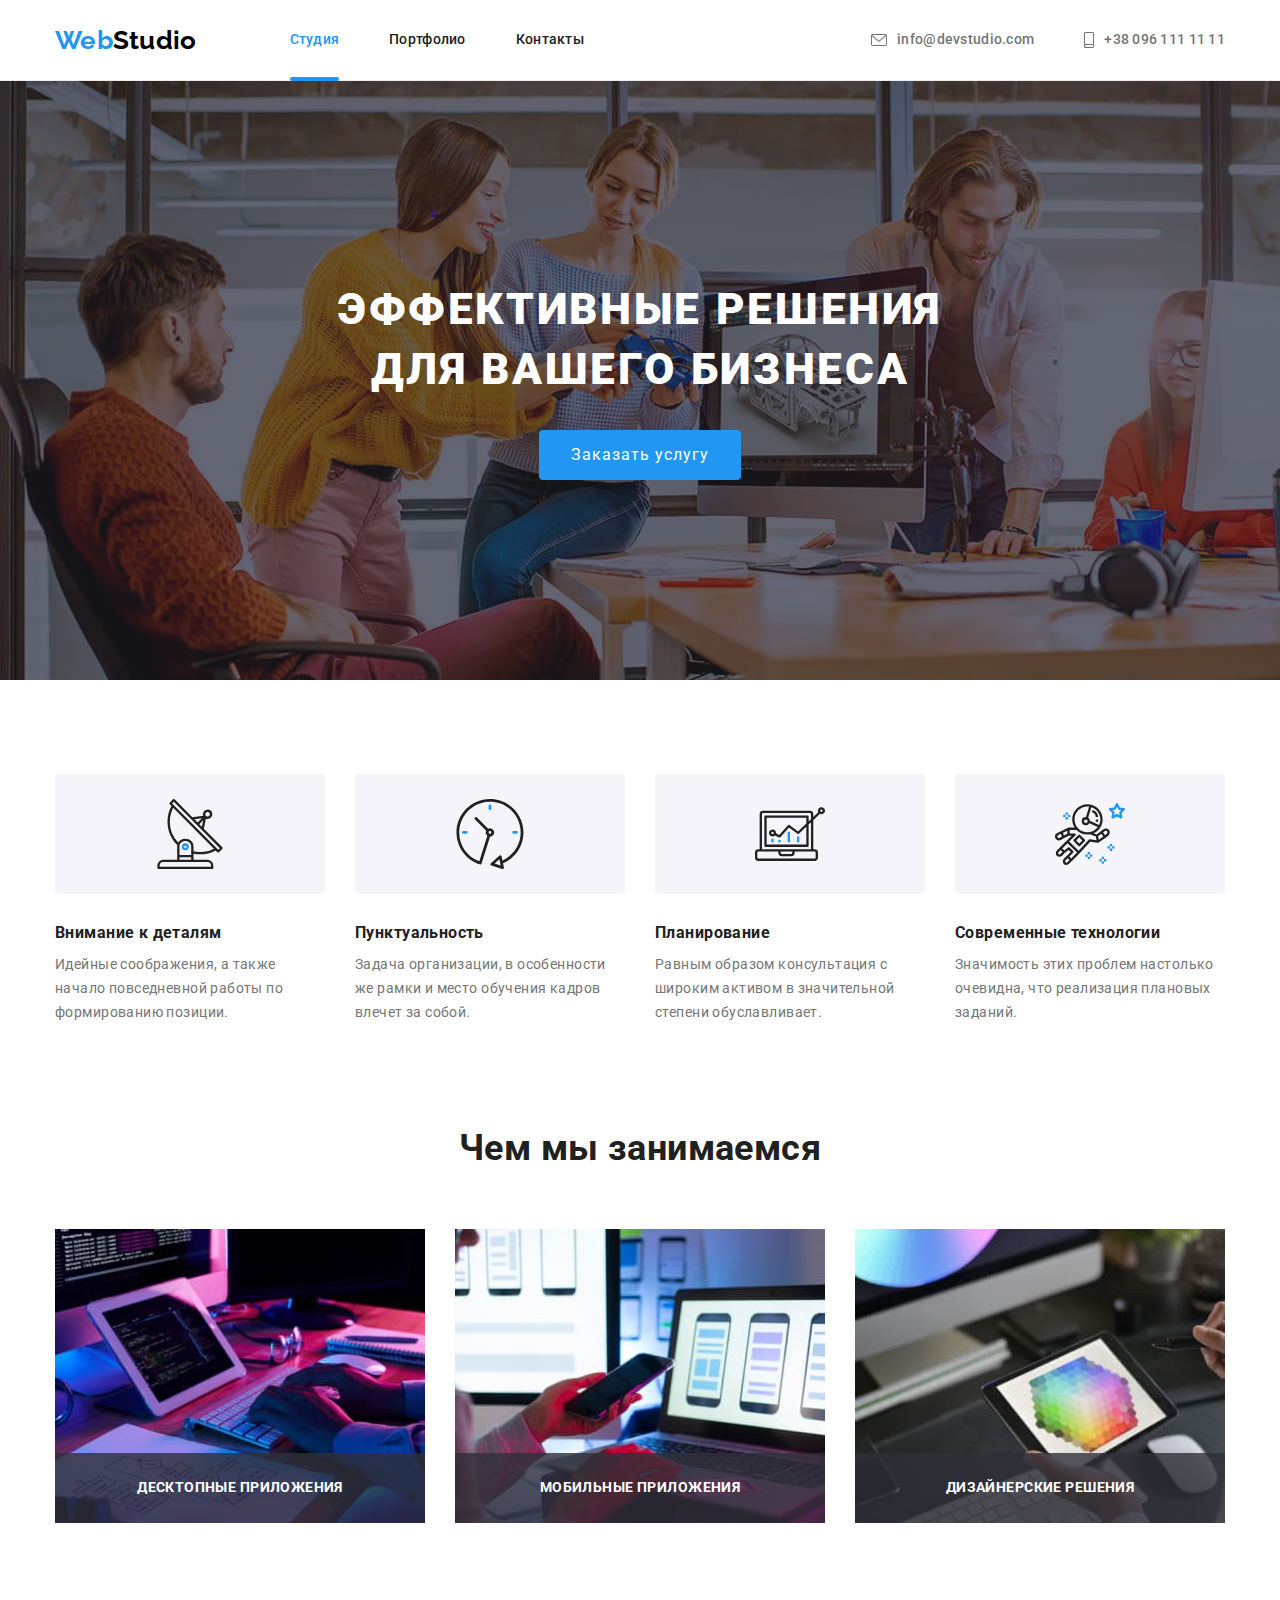
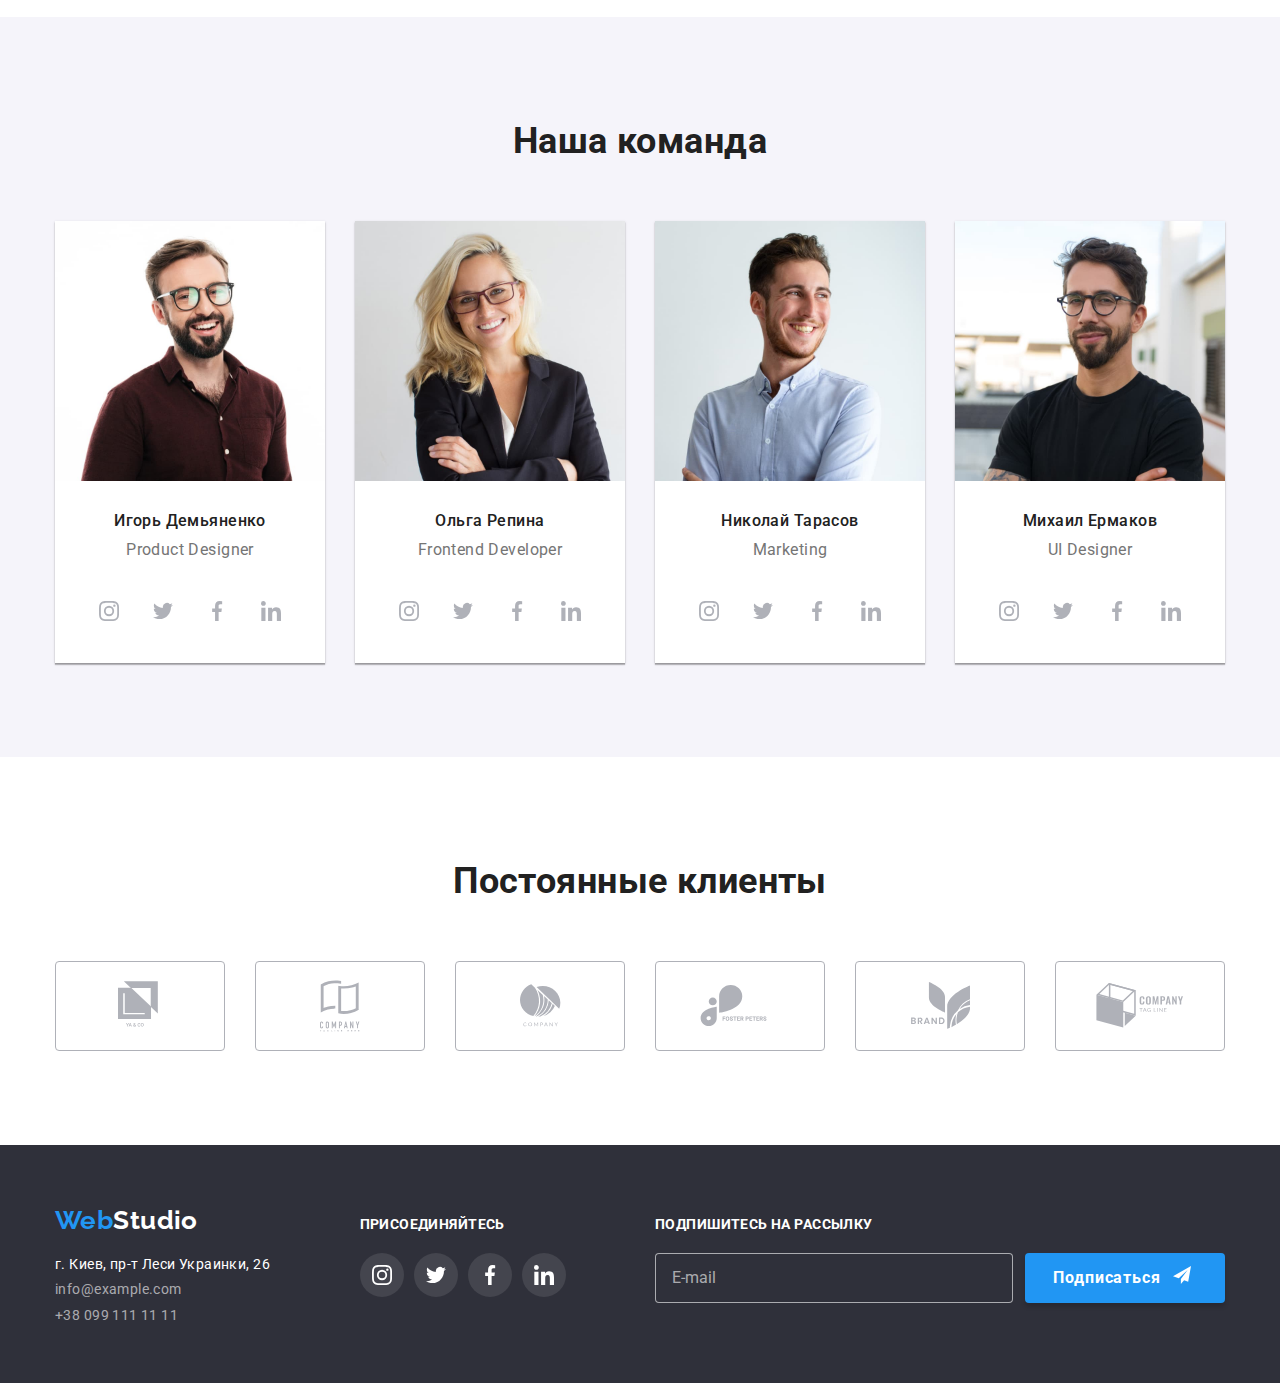
==== index.html @ 6cb22b18 "закончил футер" ====
<!DOCTYPE html>
<html lang="ru">
<head>
    <meta charset="UTF-8">
    <meta name="viewport" content="width=device-width, initial-scale=1.0">
    <title>WebStudio</title>
    <link rel="stylesheet" href="https://cdnjs.cloudflare.com/ajax/libs/modern-normalize/1.0.0/modern-normalize.min.css">
    <link rel="preconnect" href="https://fonts.gstatic.com">
    <link href="https://fonts.googleapis.com/css2?family=Raleway:wght@700&family=Roboto:wght@400;500;700;900&display=swap" rel="stylesheet">
    <link rel="stylesheet" href="./css/main.min.css">
</head>
<body>
<!--Header-->
    <header class="header">
        <div class="container">
            
            <nav class="nav">      
                <a href="./index.html" class="logo-studio"><span class="logo-web">Web</span>Studio</a>          
                <ul class="site-nav list">
                    
                      <li class="item actions"><a href="./index.html" class="nav-link current">Студия</a></li>                     
                      <li class="item"><a href="./portfolio.html" class="nav-link">Портфолио</a></li>                
                      <li class="item"><a href="" class="nav-link">Контакты</a></li>
                    
                </ul>
            </nav>    
            <ul class="contact list">
                <li class="contact-item">
                    <a href="mailto:info@devstudio.com" class="contact-link">                
                        <svg class="icon-mail">
                            <use href="./images/symbol-defs.svg#icon-envelope"></use>
                        </svg>
                        info@devstudio.com</a>
                </li>
                <li class="item">
                    <a href="tel:+380961111111" class="contact-link">                    
                        <svg class="icon-tel">
                            <use href="./images/symbol-defs.svg#icon-smartphone"></use>
                        </svg> 
                        +38 096 111 11 11</a></li>
            </ul>
        </div>
    </header>
    <main>

        <!--Hero-->

        <section class="hero section">
            <div class="overlay">
                <div class="block-hero"> 
                    <h1 class="main-theme">ЭФФЕКТИВНЫЕ РЕШЕНИЯ ДЛЯ ВАШЕГО БИЗНЕСА</h1>
                    <button type="button" class="hero-button" data-modal-open>Заказать услугу</button>   
                </div>     
                
            </div>         
        </section>

        <!--Преимущества(advantages)-->
        <section class="advantages">
            <div class="container">
                <h2 class="advantages-title visually-heeden ">Преимущества</h2>
                <ul class="list-advantages list" style="display: flex;">
                    <li class="item-list">
                        <div class="bg-svg">
                            <svg class="icon-advantages">
                                <use href="./images/symbol-defs.svg#icon-antenna"></use>
                            </svg>
                        </div>
                        <h3 class="title">Внимание к деталям</h3>
                        <p class="description">Идейные соображения, а также начало повседневной работы по формированию позиции.</p>
                    </li>
                    <li class="item-list">
                        <div class="bg-svg">
                            <svg class="icon-advantages">
                                <use href="./images/symbol-defs.svg#icon-clock"></use>
                            </svg>
                        </div>
                        <h3 class="title">Пунктуальность</h3>
                        <p class="description">Задача организации, в особенности же рамки и место обучения кадров влечет за собой.</p>
                    </li>
                    <li class="item-list">
                        <div class="bg-svg">
                            <svg class="icon-advantages">
                                <use href="./images/symbol-defs.svg#icon-diagram"></use>
                            </svg>
                        </div>
                        <h3 class="title">Планирование</h3>
                        <p class="description">Равным образом консультация с широким активом в значительной степени обуславливает.</p>
                    </li>
                    <li class="item-list">
                        <div class="bg-svg">
                            <svg class="icon-advantages">
                                <use href="./images/symbol-defs.svg#icon-astronaut"></use>
                            </svg>
                        </div>
                        <h3 class="title">Современные технологии</h3>
                        <p class="description">Значимость этих проблем настолько очевидна, что реализация плановых заданий.</p>
                    </li>
                </ul>
            </div>    
        </section>

        <!--Чем мы занимаемся(work)-->

        <section class="work">
            <div class="container">
                <h2 class="work-title">Чем мы занимаемся</h2>
                <ul class="work-img list">                    
                    <li class="lable"><img class="img-item " src="./images/img_1.jpg" alt="" > 
                        <div class="fon">
                            <p class="lable-text">ДЕСКТОПНЫЕ ПРИЛОЖЕНИЯ</p>
                        </div>                        
                    </li>    
                    <li class="lable"><img class="img-item " src="./images/img_2.jpg" alt="" >    
                        <div class="fon">
                            <p class="lable-text">МОБИЛЬНЫЕ ПРИЛОЖЕНИЯ</p>
                        </div> 
                    </li> 
                    <li class="lable"><img class="img-item " src="./images/img_3.jpg" alt="" >   
                         <div class="fon">
                            <p class="lable-text">ДИЗАЙНЕРСКИЕ РЕШЕНИЯ</p>
                        </div> 
                    </li> 
                </ul>  
            </div>       
        </section>

            <!--Наша команда(command)-->

        <section class="command">
            <div class="container">
                <h2 class="text-title">Наша команда</h2>
                <ul class="command-title list">
                    <li class="bloc-command">
                        <img class="img-command" src="./images/igor.jpg" alt="Игорь Демьяненко" >
                        <div class="bclock-employee">
                            <h3 class="employee">Игорь Демьяненко</h3>
                            <p class="specialty">Product Designer</p>
                        </div>
                        <ul class="command-social list">
                            <li class="item-command ">
                                <a class="social-link" href="">
                                    <svg class="command-icon">
                                        <use href="./images/symbol-defs.svg#icon-instagram"></use> 
                                    </svg>
                                    
                                </a>
                            </li>
                            <li class="item-command ">
                                <a class="social-link" href="">
                                    <svg class="command-icon">
                                        <use href='./images/symbol-defs.svg#icon-twitter'></use>
                                    </svg>
                                </a>
                            </li>
                            <li class="item-command ">
                                <a class="social-link" href="">
                                    <svg class="command-icon">
                                        <use href='./images/symbol-defs.svg#icon-facebook'></use>
                                    </svg>
                                </a>
                            </li>
                            <li class="item-command ">
                                <a class="social-link" href="">
                                    <svg class="command-icon">
                                        <use href='./images/symbol-defs.svg#icon-linkedin'></use>
                                    </svg>
                                </a>
                            </li>
                        </ul>
                    </li>
                    <li class="bloc-command">
                        <img class="img-command" src="./images/olga.jpg" alt="Ольга Репина">
                        <div class="bclock-employee">  
                            <h3 class="employee">Ольга Репина</h3>
                            <p class="specialty">Frontend Developer</p>
                        </div>
                        <ul class="command-social list">
                            <li class="item-command">
                                <a class="social-link" href="">
                                    <svg class="command-icon">
                                        <use href="./images/symbol-defs.svg#icon-instagram"></use> 
                                    </svg>
                                    
                                </a>
                            </li>
                            <li class="item-command">
                                <a class="social-link" href="">
                                    <svg class="command-icon">
                                        <use href='./images/symbol-defs.svg#icon-twitter'></use>
                                    </svg>
                                </a>
                            </li>
                            <li class="item-command">
                                <a class="social-link" href="">
                                    <svg class="command-icon">
                                        <use href='./images/symbol-defs.svg#icon-facebook'></use>
                                    </svg>
                                </a>
                            </li>
                            <li class="item-command">
                                <a class="social-link" href="">
                                    <svg class="command-icon">
                                        <use href='./images/symbol-defs.svg#icon-linkedin'></use>
                                    </svg>
                                </a>
                            </li>
                        </ul>
                    </li>

                    <li class="bloc-command">
                        <img class="img-command" src="./images/nikolay.jpg" alt="Николай Тарасов">
                        <div class="bclock-employee">
                            <h3 class="employee">Николай Тарасов</h3>
                            <p class="specialty">Marketing</p>
                        </div> 
                        <ul class="command-social list">
                            <li class="item-command">
                                <a class="social-link" href="">
                                    <svg class="command-icon">
                                        <use href="./images/symbol-defs.svg#icon-instagram"></use> 
                                    </svg>
                                    
                                </a>
                            </li>
                            <li class="item-command">
                                <a class="social-link" href="">
                                    <svg class="command-icon">
                                        <use href='./images/symbol-defs.svg#icon-twitter'></use>
                                    </svg>
                                </a>
                            </li>
                            <li class="item-command">
                                <a class="social-link" href="">
                                    <svg class="command-icon">
                                        <use href='./images/symbol-defs.svg#icon-facebook'></use>
                                    </svg>
                                </a>
                            </li>
                            <li class="item-command">
                                <a class="social-link" href="">
                                    <svg class="command-icon">
                                        <use href='./images/symbol-defs.svg#icon-linkedin'></use>
                                    </svg>
                                </a>
                            </li>
                        </ul>   
                    </li>
                    <li class="bloc-command">
                        <img class="img-command" src="./images/mihail.jpg" alt="Михаил Ермаков">
                        <div class="bclock-employee">
                            <h3 class="employee">Михаил Ермаков</h3>
                            <p class="specialty">UI Designer</p>
                        </div>
                        <ul class="command-social list">
                            <li class="item-command ">
                                <a class="social-link" href="">
                                    <svg class="command-icon">
                                        <use href="./images/symbol-defs.svg#icon-instagram"></use> 
                                    </svg>
                                    
                                </a>
                            </li>
                            <li class="item-command ">
                                <a class="social-link" href="">
                                    <svg class="command-icon">
                                        <use href='./images/symbol-defs.svg#icon-twitter'></use>
                                    </svg>
                                </a>
                            </li>
                            <li class="item-command ">
                                <a class="social-link" href="">
                                    <svg class="command-icon">
                                        <use href='./images/symbol-defs.svg#icon-facebook'></use>
                                    </svg>
                                </a>
                            </li>
                            <li class="item-command ">
                                <a class="social-link" href="">
                                    <svg class="command-icon">
                                        <use href='./images/symbol-defs.svg#icon-linkedin'></use>
                                    </svg>
                                </a>
                            </li>
                        </ul>
                    </li>
                </ul>
            </div>   
        </section >

        <!--Постоянные клиенты-->

        <section class="section-client">
            <div class="container">
                <h2 class="client">Постоянные клиенты</h2>
                <ul class="list-client list">
                    <li class="item-client">
                        <a class="client-link" href="">
                            <svg class="yaco-icon">
                                <use href='./images/symbol-defs.svg#icon-logo-yaco'></use>
                            </svg>
                        </a>
                    </li>
                    <li class="item-client">
                        <a class="client-link" href="">
                            <svg class="tagline-icon ">
                                <use href='./images/symbol-defs.svg#icon-logo-tagline'></use>
                            </svg>
                        </a>
                    </li>
                    <li class="item-client">
                        <a class="client-link" href="">
                            <svg class="company-icon">
                                <use href='./images/symbol-defs.svg#icon-logo-company'></use>
                            </svg>
                        </a>
                    </li>
                    <li class="item-client">
                        <a class="client-link" href="">
                            <svg class="foster-icon">
                                <use href='./images/symbol-defs.svg#icon-logo-foster'></use>
                            </svg>
                        </a>
                    </li>
                    <li class="item-client">
                        <a class="client-link" href="">
                            <svg class="brand-icon">
                                <use href='./images/symbol-defs.svg#icon-logo-brand'></use>
                            </svg>
                        </a>
                    </li>
                    <li class="item-client">
                        <a class="client-link" href="">
                            <svg class="tag-icon">
                                <use href='./images/symbol-defs.svg#icon-logo-tag'></use>
                            </svg>
                        </a>
                    </li>

                </ul>
            </div>

        </section>
    </main>  

    <!--Footer-->

    <footer class="footer">
        <div class="container">
            <div class="footer-list list">            
                <div class="footer-link">                                    
                    <a href="./index.html" class="footer-link__studio"><span class="logo-web">Web</span>Studio</a>               
                    <div  class="contact-footer list">    
                        <address class="footer-link__address">г. Киев, пр-т Леси Украинки, 26</address>        
                        <a href="mailto:info@example.com" class="footer-link__mail">info@example.com</a>
                        <a href="tel:+380991111111" class="footer-link__tel">+38 099 111 11 11</a>
                    </div>                 
                </div>
                <div class="link-social">                
                    <h2 class="footer-text">ПРИСОЕДИНЯЙТЕСЬ</h2>
                    <div class="footer-social__bloc">
                        <ul class="footer-social__list list">
                            <li class="footer-social__item">
                                <a class="footer-social__link" href="">
                                    <svg class="footer-social__icon">
                                        <use href="./images/symbol-defs.svg#icon-instagram"></use> 
                                    </svg>
                                    
                                </a>
                            </li>
                            <li class="footer-social__item">
                                <a class="footer-social__link" href="">
                                    <svg class="footer-social__icon">
                                        <use href='./images/symbol-defs.svg#icon-twitter'></use>
                                    </svg>
                                </a>
                            </li>
                            <li class="footer-social__item">
                                <a class="footer-social__link" href="">
                                    <svg class="footer-social__icon">
                                        <use href='./images/symbol-defs.svg#icon-facebook'></use>
                                    </svg>
                                </a>
                            </li>
                            <li class="footer-social__item">
                                <a class="footer-social__link" href="">
                                    <svg class="footer-social__icon">
                                        <use href='./images/symbol-defs.svg#icon-linkedin'></use>
                                    </svg>
                                </a>
                            </li>

                        </ul>

                    </div>                
                </div>
                <div>
                    <form class="form">
                        <!--<div class="form-mail">-->
                            <div>
                                <h2 class="form-text__mail">ПОДПИШИТЕСЬ НА РАССЫЛКУ</h2>
                                <input type="email" id="mail" placeholder="E-mail" class="footer-input">   
                            </div>
                            <div class="form-button">
                                <button type="submit" class="button-mail">Подписаться</button>                                     
                                <svg class="icon-send">
                                    <use href='./images/symbol-defs.svg#icon-send'></use>
                                </svg>                                 
                            </div>                                              
                        <!--</div>-->                        
                    </form>
                </div>            
            </div>
        </div>    
    </footer>
        <!--Модальное окно(backdrop)-->
    <div class="backdrop is-hidden" data-modal>
        <div class="modal">
            <button class="modal-button" data-modal-close>&#10006;</button>
            <!--<div>-->
                <form autocomplete="off" class="modal-form">
                    <h2 class="modal-form__text">Оставьте свои данные, мы вам перезвоним</h2>
                    <div class="form-block">
                        <label for="name" class="form-block__lable">Имя</label>
                        <div class="form-block__input">
                            <input type="text" id="name" name="name" class="form-input">
                            <svg class="form-name">
                                <use href='./images/symbol-defs.svg#icon-name'></use>                         
                            </svg>
                        </div>                        
                    </div>
                    <div class="form-block">
                        <label for="tel" class="form-block__lable">Телефон</label>
                        <div class="form-block__input">
                            <input type="tel" id="tel" name="tel" class="form-input" >
                            <svg class="form-tel">
                                <use href='./images/symbol-defs.svg#icon-tel'></use>                         
                            </svg>
                        </div>                        
                    </div>
                    <div class="form-block">
                        <label for="email" class="form-block__lable">Почта</label>
                        <div class="form-block__input">
                            <input type="email" id="email" name="email" class="form-input" >
                            <svg class="form-mail">
                                <use href='./images/symbol-defs.svg#icon-vector'></use>                         
                            </svg>
                        </div>                        
                    </div>
                    <div class="comment">
                        <label for="comment" class="comment-lable">Комментарий</label>
                        <textarea class="comment-textarea" name="comment" id="comment" placeholder="Введите текст"></textarea>
                    </div>

                    <div class="agreement">                        
                        <input type="checkbox" name="agre" id="checkbox" class="agreement-input">
                        <label for="checkbox" class="agreement-label">Соглашаюсь с рассылкой и принимаю                               
                        </label>
                        <span></span>
                        <a href="" class="agreement-link">Условия договора</a>
                    </div>
                    <div class="button-form">
                    <button type="submit" class="button-form__send">Отправить</button>
                    </div>
                </form>
            <!--</div>-->
        </div>
    </div>
    <script src="./js/modal.js"></script>      
</body>
---- css/main.min.css ----
body{font-family:"Roboto",sans-serif;font-weight:400;font-size:14px;letter-spacing:0.03em;padding-top:80px;background-color:#fff}.list{list-style:none}a{display:block;text-decoration:none}ul{margin-top:0;margin-bottom:0;padding-left:0}h1,h2,h3,p{margin-top:0;margin-bottom:0}.container{width:1200px;margin-left:auto;margin-right:auto;padding-right:15px;padding-left:15px}.overlay{max-width:1600px;height:600px;margin-left:auto;margin-right:auto;padding-top:200px}.footer{padding-top:60px;padding-bottom:60px;background-color:#2f303a}.footer-list{display:-webkit-box;display:-ms-flexbox;display:flex;-webkit-box-align:baseline;-ms-flex-align:baseline;align-items:baseline;-webkit-box-pack:justify;-ms-flex-pack:justify;justify-content:space-between}.footer-text{color:#fff;font-size:14px;line-height:1.14;margin-bottom:20px}.footer-link__studio{margin-bottom:20px;font-family:Raleway;font-weight:700;font-size:26px;line-height:1.19;color:#fff}.footer-link__address{font-style:normal;line-height:1.17;color:#fff;margin-bottom:9px}.footer-link__mail,.footer-link__tel{line-height:1.17;color:rgba(255,255,255,0.6);-webkit-transition:color 250ms cubic-bezier(0.4, 0, 0.2, 1);transition:color 250ms cubic-bezier(0.4, 0, 0.2, 1)}.footer-link__mail{margin-bottom:9px}.footer-link__mail:hover,.footer-link__mail:focus{color:#2196f3}.footer-link__tel:hover,.footer-link__tel:focus{color:#2196f3}.form{margin-right:auto;margin-left:auto;display:-webkit-box;display:-ms-flexbox;display:flex;-webkit-box-align:end;-ms-flex-align:end;align-items:flex-end}.form input{width:358px;height:50px;margin-top:20px;margin-right:12px;padding-left:16px;border:1px solid rgba(255,255,255,0.6);border-radius:4px;background:#2f303a}.form input::-webkit-input-placeholder{font-size:16px;line-height:1.25;color:rgba(255,255,255,0.6)}.form input:-ms-input-placeholder{font-size:16px;line-height:1.25;color:rgba(255,255,255,0.6)}.form input::-ms-input-placeholder{font-size:16px;line-height:1.25;color:rgba(255,255,255,0.6)}.form input::placeholder{font-size:16px;line-height:1.25;color:rgba(255,255,255,0.6)}.form-text__mail{font-size:14px;font-weight:bold;line-height:1.14;color:#fff}.form .button-mail{width:200px;height:50px;padding-right:62px;padding-left:26px;background:#2196f3;-webkit-box-shadow:0px 4px 4px rgba(0,0,0,0.15);box-shadow:0px 4px 4px rgba(0,0,0,0.15);border-radius:4px;border:none;cursor:pointer;font-weight:bold;font-size:16px;line-height:1.87;letter-spacing:0.06em;color:#fff}.form .form-button{position:relative}.form .icon-send{width:24px;height:24px;position:absolute;top:50%;right:28px;-webkit-transform:translateY(-50%);transform:translateY(-50%)}.form .footer-input{font-size:16px;line-height:1.25;color:rgba(255,255,255,0.6)}.filter{padding-top:94px;padding-bottom:94px}.filter-work>.filter-link:not(:last-child){margin-right:8px}.filter-work{margin-bottom:50px}.filter-work{-webkit-box-pack:center;-ms-flex-pack:center;justify-content:center}.filter-button{padding-top:6px;padding-right:22px;padding-bottom:6px;padding-left:22px;border:none;cursor:pointer;border-radius:4px;background-color:#f5f4fa;font-family:inherit;font-weight:500;font-size:16px;line-height:1.63;letter-spacing:0.03em;color:#212121;-webkit-transition:color 250ms cubic-bezier(0.4, 0, 0.2, 1),background-color 250ms cubic-bezier(0.4, 0, 0.2, 1),-webkit-box-shadow 250ms cubic-bezier(0.4, 0, 0.2, 1);transition:color 250ms cubic-bezier(0.4, 0, 0.2, 1),background-color 250ms cubic-bezier(0.4, 0, 0.2, 1),-webkit-box-shadow 250ms cubic-bezier(0.4, 0, 0.2, 1);transition:color 250ms cubic-bezier(0.4, 0, 0.2, 1),background-color 250ms cubic-bezier(0.4, 0, 0.2, 1),box-shadow 250ms cubic-bezier(0.4, 0, 0.2, 1);transition:color 250ms cubic-bezier(0.4, 0, 0.2, 1),background-color 250ms cubic-bezier(0.4, 0, 0.2, 1),box-shadow 250ms cubic-bezier(0.4, 0, 0.2, 1),-webkit-box-shadow 250ms cubic-bezier(0.4, 0, 0.2, 1)}.filter-work .filter-button:hover,.filter-work .filter-button:focus{background-color:#2196f3;color:#fff;-webkit-box-shadow:0px 3px 1px rgba(0,0,0,0.1),0px 1px 2px rgba(0,0,0,0.08),0px 2px 2px rgba(0,0,0,0.12);box-shadow:0px 3px 1px rgba(0,0,0,0.1),0px 1px 2px rgba(0,0,0,0.08),0px 2px 2px rgba(0,0,0,0.12)}.activity{display:-webkit-box;display:-ms-flexbox;display:flex;-ms-flex-wrap:wrap;flex-wrap:wrap}.activity-types .works-link:hover,.activity-types .works-link:focus{-webkit-box-shadow:0px 1px 1px rgba(0,0,0,0.12),0px 4px 4px rgba(0,0,0,0.06),1px 4px 6px rgba(0,0,0,0.16);box-shadow:0px 1px 1px rgba(0,0,0,0.12),0px 4px 4px rgba(0,0,0,0.06),1px 4px 6px rgba(0,0,0,0.16)}.activity-types:not(:nth-child(3n)){margin-right:auto}.activity-types:nth-child(-n+6){margin-bottom:30px}.activity-types{width:370px;border:1px solid #eee}.activity .works-link{-webkit-transition:-webkit-box-shadow 250ms cubic-bezier(0.4, 0, 0.2, 1);transition:-webkit-box-shadow 250ms cubic-bezier(0.4, 0, 0.2, 1);transition:box-shadow 250ms cubic-bezier(0.4, 0, 0.2, 1);transition:box-shadow 250ms cubic-bezier(0.4, 0, 0.2, 1), -webkit-box-shadow 250ms cubic-bezier(0.4, 0, 0.2, 1)}.activity .block-work{padding-top:20px;padding-bottom:20px}.activity .img-directions{display:block;width:100%}.activity .example{font-weight:700;font-size:18px;line-height:2;letter-spacing:0.06em;color:#212121;padding-right:24px;padding-left:24px;margin-bottom:4px}.activity .directions{font-size:16px;line-height:1.875;color:#757575;padding-right:24px;padding-left:24px}.activity .produkt{position:relative;overflow:hidden}.activity .text-action{position:absolute;top:50%;left:50%;-webkit-transform:translate(-50%, -50%);transform:translate(-50%, -50%);width:322px;height:168px;font-size:18px;line-height:1.56;color:#ffffff}.activity .produkt-actions{position:absolute;width:100%;height:100%;top:0;left:0;-webkit-transform:translateY(101%);transform:translateY(101%);-webkit-transition:250ms ease;transition:250ms ease;-webkit-transition-timing-function:cubic-bezier(0.4, 0, 0.2, 1);transition-timing-function:cubic-bezier(0.4, 0, 0.2, 1);background-color:rgba(33,150,243,0.9)}.activity .works-link:hover .produkt-actions,.activity .works-link:focus .produkt-actions{-webkit-transform:translatey(0);transform:translatey(0)}.backdrop{position:fixed;top:0;left:0;z-index:3;width:100%;height:100%;background-color:rgba(0,0,0,0.2);-webkit-transition:-webkit-transform 250ms cubic-bezier(0.4, 0, 0.2, 1);transition:-webkit-transform 250ms cubic-bezier(0.4, 0, 0.2, 1);transition:transform 250ms cubic-bezier(0.4, 0, 0.2, 1);transition:transform 250ms cubic-bezier(0.4, 0, 0.2, 1), -webkit-transform 250ms cubic-bezier(0.4, 0, 0.2, 1)}.backdrop.is-hidden{opacity:0;pointer-events:none}.modal{position:absolute;padding:40px;top:50%;left:50%;-webkit-transform:translate(-50%, -50%);transform:translate(-50%, -50%);min-width:528px;min-height:581px;background:#ffffff;-webkit-box-shadow:0px 1px 3px rgba(0,0,0,0.12),0px 1px 1px rgba(0,0,0,0.14),0px 2px 1px rgba(0,0,0,0.2);box-shadow:0px 1px 3px rgba(0,0,0,0.12),0px 1px 1px rgba(0,0,0,0.14),0px 2px 1px rgba(0,0,0,0.2);border-radius:4px;-webkit-transition:-webkit-transform 250ms cubic-bezier(0.4, 0, 0.2, 1);transition:-webkit-transform 250ms cubic-bezier(0.4, 0, 0.2, 1);transition:transform 250ms cubic-bezier(0.4, 0, 0.2, 1);transition:transform 250ms cubic-bezier(0.4, 0, 0.2, 1), -webkit-transform 250ms cubic-bezier(0.4, 0, 0.2, 1)}.modal-button{position:absolute;top:0;right:0;top:8px;right:8px;padding:6px;width:30px;height:30px;background-color:#fff;border:1px solid rgba(0,0,0,0.1);border-radius:50%;outline:transparent;-webkit-transition:color 250ms cubic-bezier(0.4, 0, 0.2, 1);transition:color 250ms cubic-bezier(0.4, 0, 0.2, 1)}.modal .modal-button:focus{color:#2196f3}.modal-form__text{margin-bottom:12px;font-weight:bold;font-size:20px;line-height:1.15;color:#212121}.form-block{display:-webkit-box;display:-ms-flexbox;display:flex;-webkit-box-orient:vertical;-webkit-box-direction:normal;-ms-flex-direction:column;flex-direction:column;margin-bottom:10px}.form-block input{outline:none;height:40px;width:100%;border:1px solid rgba(33,33,33,0.2);border-radius:4px}.form-block__lable{font-size:12px;line-height:1.17;letter-spacing:0.01em;margin-bottom:4px;color:#757575}.form-block .form-block__input:focus{border:1px solid #2196f3}.form-block .form-name{position:absolute;width:12px;height:12px;top:50%;left:15px;-webkit-transform:translateY(-50%);transform:translateY(-50%);-webkit-transition:color 250ms cubic-bezier(0.4, 0, 0.2, 1);transition:color 250ms cubic-bezier(0.4, 0, 0.2, 1);margin:0}.form-block__input{position:relative;fill:currentColor;color:#212121}.form-block .form-input{padding-left:40px;-webkit-transition:border 250ms cubic-bezier(0.4, 0, 0.2, 1);transition:border 250ms cubic-bezier(0.4, 0, 0.2, 1)}.form-block .form-tel{position:absolute;width:13px;height:13px;top:50%;left:15px;-webkit-transform:translateY(-50%);transform:translateY(-50%);-webkit-transition:color 250ms cubic-bezier(0.4, 0, 0.2, 1);transition:color 250ms cubic-bezier(0.4, 0, 0.2, 1)}.form-block .form-mail{position:absolute;width:15px;height:12px;top:50%;left:15px;-webkit-transform:translateY(-50%);transform:translateY(-50%);-webkit-transition:color 250ms cubic-bezier(0.4, 0, 0.2, 1);transition:color 250ms cubic-bezier(0.4, 0, 0.2, 1)}.form-block .form-input:focus ~ .form-name,.form-block .form-input:focus ~ .form-tel,.form-block .form-input:focus ~ .form-mail{color:#2196f3}.comment{display:-webkit-box;display:-ms-flexbox;display:flex;-webkit-box-orient:vertical;-webkit-box-direction:normal;-ms-flex-direction:column;flex-direction:column}.comment-lable{font-size:12px;line-height:1.17;letter-spacing:0.01em;margin-bottom:4px;color:#757575}.comment-textarea::-webkit-input-placeholder{font-size:14px;line-height:1.14;letter-spacing:0.01em;color:rgba(117,117,117,0.5)}.comment-textarea:-ms-input-placeholder{font-size:14px;line-height:1.14;letter-spacing:0.01em;color:rgba(117,117,117,0.5)}.comment-textarea::-ms-input-placeholder{font-size:14px;line-height:1.14;letter-spacing:0.01em;color:rgba(117,117,117,0.5)}.comment-textarea::placeholder{font-size:14px;line-height:1.14;letter-spacing:0.01em;color:rgba(117,117,117,0.5)}.comment-textarea{resize:none;width:100%;height:120px;outline:none;border:1px solid rgba(33,33,33,0.2);border-radius:4px;padding-top:12px;padding-bottom:12px;padding-left:16px;padding-right:16px;margin-bottom:20px}.agreement{position:relative;display:-webkit-box;display:-ms-flexbox;display:flex;-webkit-box-pack:justify;-ms-flex-pack:justify;justify-content:space-between;-webkit-box-align:center;-ms-flex-align:center;align-items:center;margin-left:12px;margin-right:11px;margin-bottom:30px}.agreement-input{position:absolute;clip:rect(0 0 0 0);width:1px;height:1px;margin:-1px;border:0;padding:0;overflow:hidden}.agreement-label{font-size:14px;line-height:1.71;color:#757575;margin-left:24px}.agreement-link{font-size:14px;line-height:1.71;color:#2196f3;text-decoration-skip-ink:none;text-decoration:underline}.agreement-label::after{display:inline-block;content:" ";position:absolute;top:50%;left:0;-webkit-transform:translateY(-50%);transform:translateY(-50%);width:16px;height:15px;border:2px solid #212121;border-radius:2px;-webkit-transition:background-color 250ms cubic-bezier(0.4, 0, 0.2, 1),border 250ms cubic-bezier(0.4, 0, 0.2, 1),background-image 250ms cubic-bezier(0.4, 0, 0.2, 1),background-size 250ms cubic-bezier(0.4, 0, 0.2, 1),background-origin 250ms cubic-bezier(0.4, 0, 0.2, 1);transition:background-color 250ms cubic-bezier(0.4, 0, 0.2, 1),border 250ms cubic-bezier(0.4, 0, 0.2, 1),background-image 250ms cubic-bezier(0.4, 0, 0.2, 1),background-size 250ms cubic-bezier(0.4, 0, 0.2, 1),background-origin 250ms cubic-bezier(0.4, 0, 0.2, 1)}.agreement-input:checked+.agreement-label::after{background-image:url("../images/icon-check.svg");background-color:#2196f3;border:0px;background-size:contain;background-origin:border-box}.agreement-input:focus+.agreement-label::after{border:2px solid #2196f3;border-radius:2px}.button-form{display:-webkit-box;display:-ms-flexbox;display:flex;-webkit-box-pack:center;-ms-flex-pack:center;justify-content:center}.button-form__send{width:200px;height:50px;background:#188ce8;-webkit-box-shadow:0px 4px 4px rgba(0,0,0,0.15);box-shadow:0px 4px 4px rgba(0,0,0,0.15);border-radius:4px;border:none;cursor:pointer;font-weight:bold;font-size:16px;line-height:1.87;letter-spacing:0.06em;color:#fff}.header{position:fixed;top:0;left:0;z-index:2;width:100%;min-height:80px;background-color:#fff;font-weight:500;line-height:1.14;letter-spacing:0.02em;border-bottom:1px solid #ececec}.header>.container{display:-webkit-box;display:-ms-flexbox;display:flex;-webkit-box-align:center;-ms-flex-align:center;align-items:center}.logo-studio{margin-right:93px;font-family:"Raleway",sans-serif;font-weight:700;font-size:26px;line-height:1.19;color:#000}.logo-web{color:#2196f3}.nav{display:-webkit-box;display:-ms-flexbox;display:flex;-webkit-box-align:center;-ms-flex-align:center;align-items:center;margin-right:auto}.site-nav{display:-webkit-box;display:-ms-flexbox;display:flex}.site-nav>.item:not(:last-child){margin-right:50px}.nav-link{padding-top:32px;padding-bottom:32px;color:#212121;-webkit-transition:color 250ms cubic-bezier(0.4, 0, 0.2, 1);transition:color 250ms cubic-bezier(0.4, 0, 0.2, 1)}.site-nav .nav-link:hover,.site-nav .nav-link:focus{color:#2196f3}.site-nav .nav-link.current{color:#2196f3}.contact{display:-webkit-box;display:-ms-flexbox;display:flex;-webkit-box-align:center;-ms-flex-align:center;align-items:center}.contact>.contact-item:not(:last-child){margin-right:50px}.contact-item{color:#757575}.contact-link{display:-webkit-box;display:-ms-flexbox;display:flex;-webkit-box-pack:center;-ms-flex-pack:center;justify-content:center;-webkit-box-align:center;-ms-flex-align:center;align-items:center;padding-top:32px;padding-bottom:32px;color:#757575;fill:currentColor;-webkit-transition:color 250ms cubic-bezier(0.4, 0, 0.2, 1);transition:color 250ms cubic-bezier(0.4, 0, 0.2, 1)}.contact .contact-link:focus,.contact .contact-link:hover{color:#2196f3}.contact-link>.color-icon{color:#afb1b8}.icon-mail{width:16px;height:12px;margin-right:10px}.icon-tel{width:10px;height:16px;margin-right:10px}.item{position:relative}.actions::before{position:absolute;display:inline-block;content:"";width:100%;height:4px;bottom:-1px;background-color:#2196f3;border-radius:2px}.hero.section{padding:0;background-color:#c4c4c4}.hero .overlay{background-image:-webkit-gradient(linear, left top, right top, from(rgba(47,48,58,0.4)), to(rgba(47,48,58,0.4))),url("../images/hero.jpg");background-image:linear-gradient(to right, rgba(47,48,58,0.4), rgba(47,48,58,0.4)),url("../images/hero.jpg")}.block-hero{width:696px;margin-left:auto;margin-right:auto}.main-theme{text-align:center;margin-bottom:30px;font-weight:900;font-size:44px;line-height:1.36;letter-spacing:0.06em;color:#fff}.hero-button{border-radius:4px;display:block;border:none;cursor:pointer;margin-left:auto;margin-right:auto;padding-top:10px;padding-bottom:10px;padding-right:32px;padding-left:32px;background-color:#2196f3;font-family:inherit;font-size:16px;line-height:1.88;letter-spacing:0.06em;color:#fff}.advantages{padding-top:94px;display:-webkit-box;display:-ms-flexbox;display:flex}.list-advantages>.item-list:not(:last-child){margin-right:30px}.visually-heeden{position:absolute;clip:rect(0 0 0 0);width:1px;height:1px;margin:-1px}.item-list{width:270px}.bg-svg{display:-webkit-box;display:-ms-flexbox;display:flex;height:120px;-webkit-box-pack:center;-ms-flex-pack:center;justify-content:center;-webkit-box-align:center;-ms-flex-align:center;align-items:center;margin-bottom:30px;border-radius:4px;background-color:#f5f4fa}.icon-advantages{width:70px;height:70px}.title{margin-bottom:10px;font-weight:700;line-height:1.14;color:#212121}.description{line-height:1.71;color:#757575}.work,.command,.section-client{padding-top:94px;padding-bottom:94px}.work-title,.text-title,.client{margin-bottom:50px;text-align:center;font-weight:700;font-size:36px;line-height:1.67;color:#212121}.work-img{display:-webkit-box;display:-ms-flexbox;display:flex}.img-item{display:block;width:100%}.work-img>.lable:not(:last-child){margin-right:30px}.lable{position:relative;width:370px}.lable-text{position:absolute;top:50%;left:50%;-webkit-transform:translate(-50%, -50%);transform:translate(-50%, -50%);color:#fff;line-height:1.14;font-weight:bold;white-space:nowrap}.fon{content:"";position:absolute;width:100%;height:70px;bottom:0;left:0;background-color:rgba(47,48,58,0.8)}.command{background-color:#f5f4fa}.bloc-command{width:270px;background-color:#fff;-webkit-box-shadow:0px 1px 3px rgba(0,0,0,0.12),0px 1px 1px rgba(0,0,0,0.14),0px 2px 1px rgba(0,0,0,0.2);box-shadow:0px 1px 3px rgba(0,0,0,0.12),0px 1px 1px rgba(0,0,0,0.14),0px 2px 1px rgba(0,0,0,0.2)}.command-title{display:-webkit-box;display:-ms-flexbox;display:flex}.command-title>.bloc-command:not(:last-child){margin-right:30px}.img-command{display:block;width:100%}.bclock-employee{padding-top:30px;padding-bottom:30px}.employee{margin-bottom:10px;text-align:center;font-weight:500;font-size:16px;line-height:1.19;color:#212121}.specialty{text-align:center;font-weight:400;font-size:16px;line-height:1.19;color:#757575}.command-social{display:-webkit-box;display:-ms-flexbox;display:flex;-webkit-box-pack:center;-ms-flex-pack:center;justify-content:center;margin-bottom:30px}.command-social>.item-command:not(:last-child){margin-right:10px}.item-command{width:44px;height:44px}.social-link{display:-webkit-inline-box;display:-ms-inline-flexbox;display:inline-flex;-webkit-box-pack:center;-ms-flex-pack:center;justify-content:center;-webkit-box-align:center;-ms-flex-align:center;align-items:center;width:100%;height:100%;border-radius:50%;fill:#afb1b8;color:currentColor;-webkit-transition:fill 250ms cubic-bezier(0.4, 0, 0.2, 1),background-color 250ms cubic-bezier(0.4, 0, 0.2, 1);transition:fill 250ms cubic-bezier(0.4, 0, 0.2, 1),background-color 250ms cubic-bezier(0.4, 0, 0.2, 1)}.social-link:hover,.social-link:focus{fill:#fff;background-color:#2196f3}.command-icon{width:20px;height:20px}.list-client{display:-webkit-box;display:-ms-flexbox;display:flex;-webkit-box-pack:center;-ms-flex-pack:center;justify-content:center;-webkit-box-align:center;-ms-flex-align:center;align-items:center}.client-link{display:-webkit-box;display:-ms-flexbox;display:flex;-webkit-box-pack:center;-ms-flex-pack:center;justify-content:center;-webkit-box-align:center;-ms-flex-align:center;align-items:center;width:100%;height:100%;border:1px solid #afb1b8;border-radius:4px;color:#afb1b8;fill:currentColor;-webkit-transition:color 250ms cubic-bezier(0.4, 0, 0.2, 1),border 250ms cubic-bezier(0.4, 0, 0.2, 1),fill 250ms cubic-bezier(0.4, 0, 0.2, 1);transition:color 250ms cubic-bezier(0.4, 0, 0.2, 1),border 250ms cubic-bezier(0.4, 0, 0.2, 1),fill 250ms cubic-bezier(0.4, 0, 0.2, 1)}.list-client>.item-client:not(:last-child){margin-right:30px}.item-client{width:170px;height:90px}.yaco-icon{width:44px;height:49px}.tagline-icon{width:40px;height:52px}.company-icon{width:41px;height:43px}.foster-icon{width:80px;height:42px}.brand-icon{width:59px;height:47px}.tag-icon{width:88px;height:45px}.client-link:hover,.client-link:focus{border:1px solid #2196f3;color:#2196f3}.footer-social__link{display:-webkit-inline-box;display:-ms-inline-flexbox;display:inline-flex;-webkit-box-pack:center;-ms-flex-pack:center;justify-content:center;-webkit-box-align:center;-ms-flex-align:center;align-items:center;width:100%;height:100%;background-color:#44454e;border-radius:50%;color:#fff;fill:currentColor;-webkit-transition:background-color 250ms cubic-bezier(0.4, 0, 0.2, 1);transition:background-color 250ms cubic-bezier(0.4, 0, 0.2, 1)}.footer-social__list{display:-webkit-box;display:-ms-flexbox;display:flex;-webkit-box-pack:center;-ms-flex-pack:center;justify-content:center;-webkit-box-align:center;-ms-flex-align:center;align-items:center}.footer-social__list>.footer-social__item:not(:last-child){margin-right:10px}.footer-social__link:hover,.footer-social__link:focus{background-color:#2196f3}.footer-social__icon{width:20px;height:20px}.footer-social__item{width:44px;height:44px}
/*# sourceMappingURL=main.min.css.map */
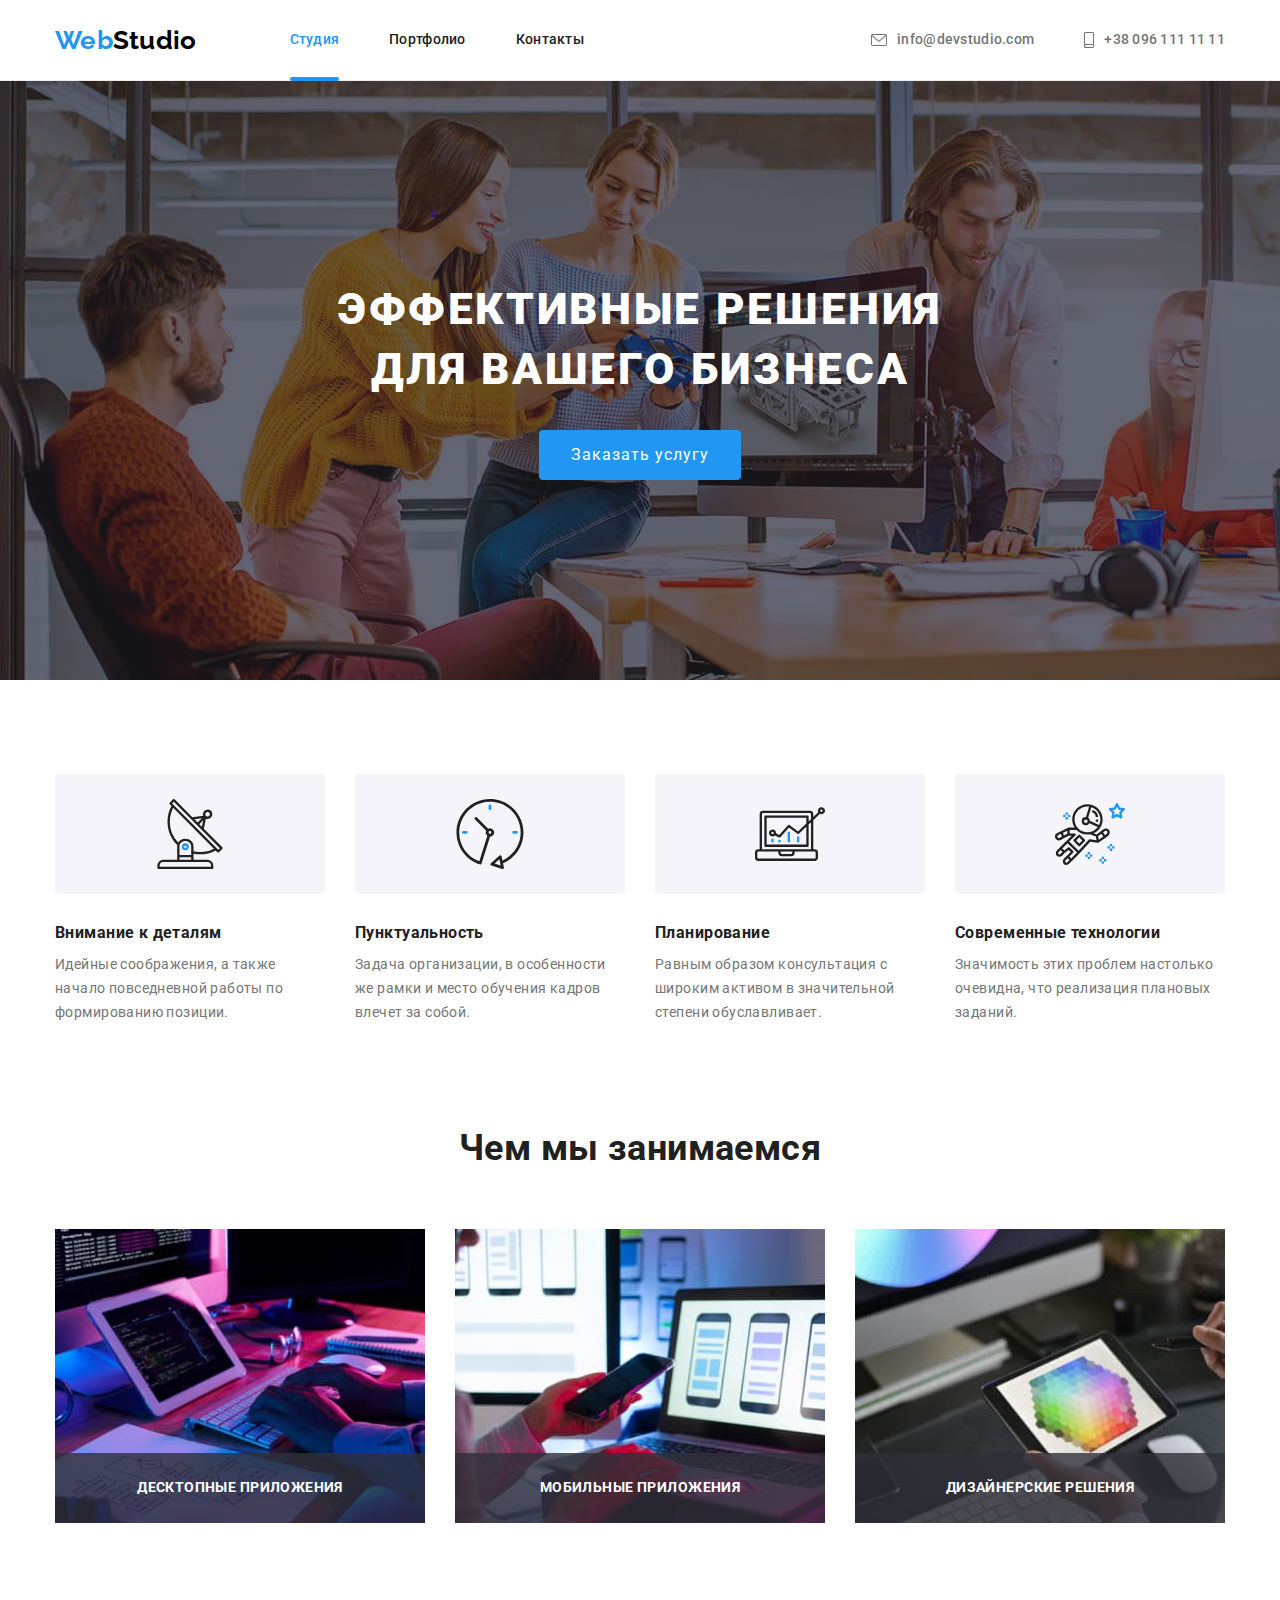
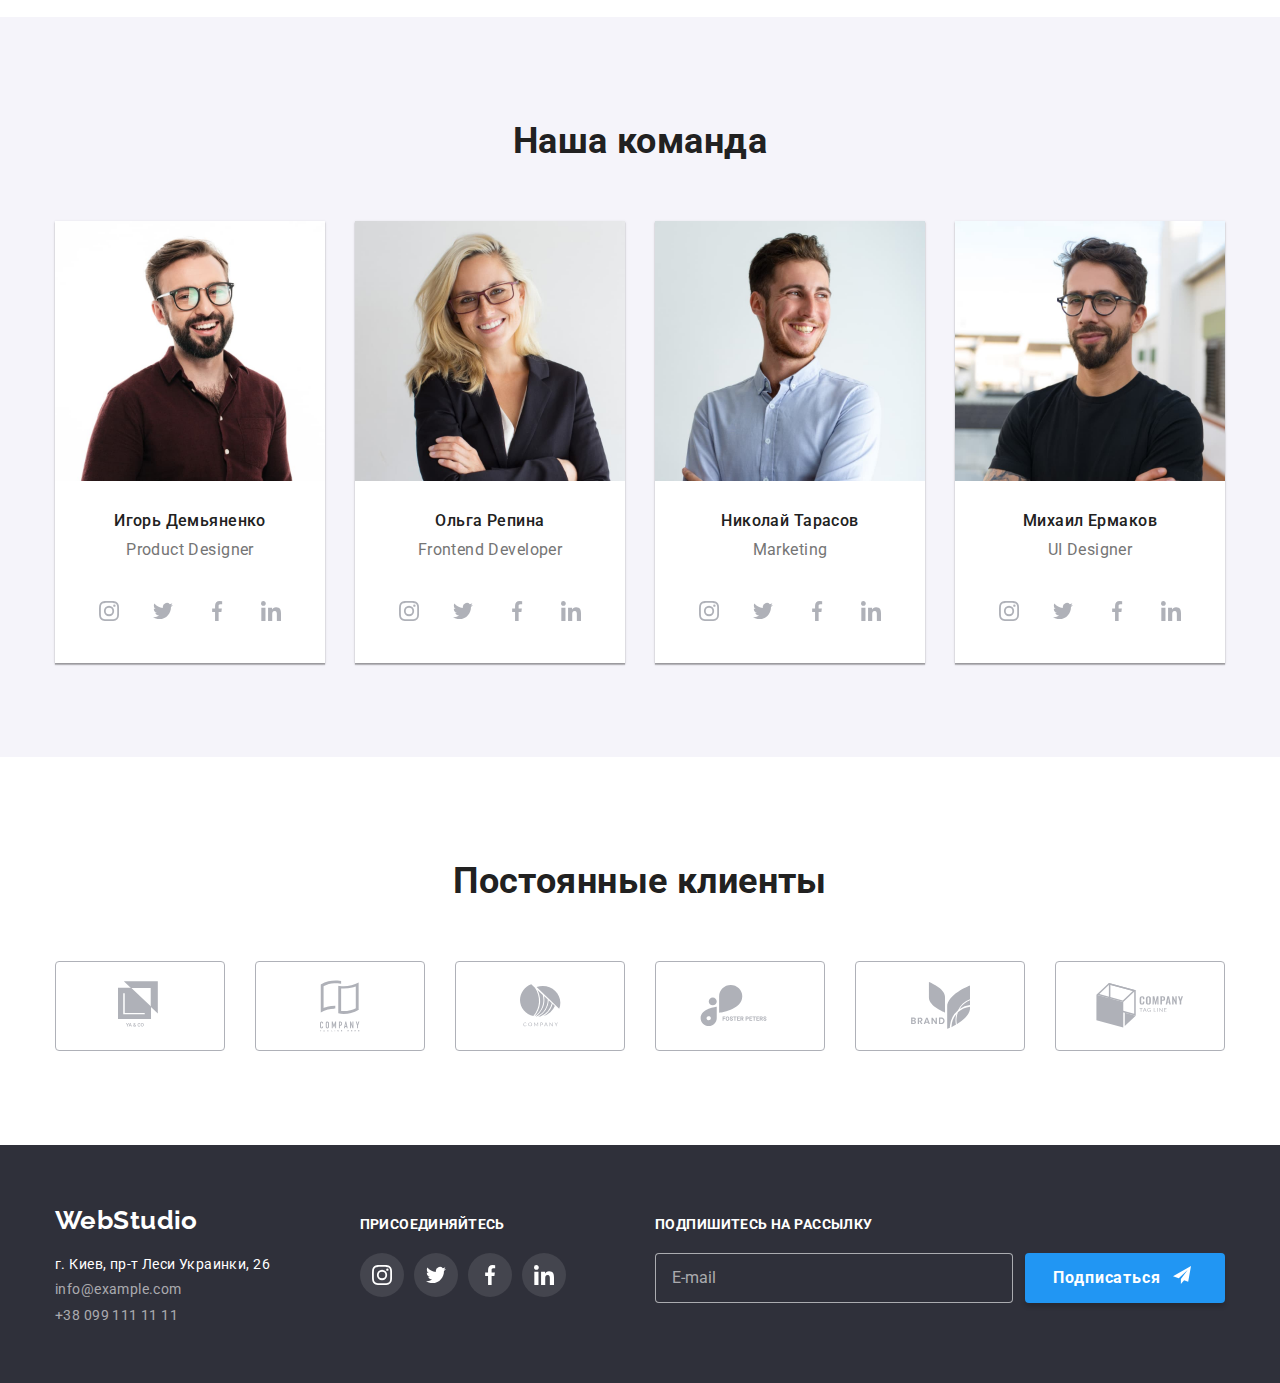
==== commit ff24bcbd: "Перенос в сасс" ====
--- a/index.html
+++ b/index.html
@@ -15,26 +15,26 @@
         <div class="container">
             
             <nav class="nav">      
-                <a href="./index.html" class="logo-studio"><span class="logo-web">Web</span>Studio</a>          
-                <ul class="site-nav list">
+                <a href="./index.html" class="nav-studio"><span class="nav-web">Web</span>Studio</a>          
+                <ul class="nav-site list">
                     
-                      <li class="item actions"><a href="./index.html" class="nav-link current">Студия</a></li>                     
-                      <li class="item"><a href="./portfolio.html" class="nav-link">Портфолио</a></li>                
-                      <li class="item"><a href="" class="nav-link">Контакты</a></li>
+                      <li class="nav-item actions"><a href="./index.html" class="nav-link current">Студия</a></li>                     
+                      <li class="nav-item"><a href="./portfolio.html" class="nav-link">Портфолио</a></li>                
+                      <li class="nav-item"><a href="" class="nav-link">Контакты</a></li>
                     
                 </ul>
             </nav>    
             <ul class="contact list">
                 <li class="contact-item">
                     <a href="mailto:info@devstudio.com" class="contact-link">                
-                        <svg class="icon-mail">
+                        <svg class="contact-mail">
                             <use href="./images/symbol-defs.svg#icon-envelope"></use>
                         </svg>
                         info@devstudio.com</a>
                 </li>
-                <li class="item">
+                <li class="nav-item">
                     <a href="tel:+380961111111" class="contact-link">                    
-                        <svg class="icon-tel">
+                        <svg class="contact-tel">
                             <use href="./images/symbol-defs.svg#icon-smartphone"></use>
                         </svg> 
                         +38 096 111 11 11</a></li>
@@ -47,8 +47,8 @@
 
         <section class="hero section">
             <div class="overlay">
-                <div class="block-hero"> 
-                    <h1 class="main-theme">ЭФФЕКТИВНЫЕ РЕШЕНИЯ ДЛЯ ВАШЕГО БИЗНЕСА</h1>
+                <div class="hero-block"> 
+                    <h1 class="hero-theme">ЭФФЕКТИВНЫЕ РЕШЕНИЯ ДЛЯ ВАШЕГО БИЗНЕСА</h1>
                     <button type="button" class="hero-button" data-modal-open>Заказать услугу</button>   
                 </div>     
                 
@@ -56,45 +56,45 @@
         </section>
 
         <!--Преимущества(advantages)-->
-        <section class="advantages">
+        <section class="section-advantages">
             <div class="container">
-                <h2 class="advantages-title visually-heeden ">Преимущества</h2>
-                <ul class="list-advantages list" style="display: flex;">
-                    <li class="item-list">
-                        <div class="bg-svg">
-                            <svg class="icon-advantages">
+                <h2 class="section-advantages__text visually-heeden ">Преимущества</h2>
+                <ul class="section-advantages__list list" style="display: flex;">
+                    <li class="section-advantages__link">
+                        <div class="section-advantages__bg">
+                            <svg class="section-advantages__icon">
                                 <use href="./images/symbol-defs.svg#icon-antenna"></use>
                             </svg>
                         </div>
-                        <h3 class="title">Внимание к деталям</h3>
-                        <p class="description">Идейные соображения, а также начало повседневной работы по формированию позиции.</p>
-                    </li>
-                    <li class="item-list">
-                        <div class="bg-svg">
-                            <svg class="icon-advantages">
+                        <h3 class="section-advantages__name">Внимание к деталям</h3>
+                        <p class="section-advantages__description">Идейные соображения, а также начало повседневной работы по формированию позиции.</p>
+                    </li>
+                    <li class="section-advantages__link">
+                        <div class="section-advantages__bg">
+                            <svg class="section-advantages__icon">
                                 <use href="./images/symbol-defs.svg#icon-clock"></use>
                             </svg>
                         </div>
-                        <h3 class="title">Пунктуальность</h3>
-                        <p class="description">Задача организации, в особенности же рамки и место обучения кадров влечет за собой.</p>
-                    </li>
-                    <li class="item-list">
-                        <div class="bg-svg">
-                            <svg class="icon-advantages">
+                        <h3 class="section-advantages__name">Пунктуальность</h3>
+                        <p class="section-advantages__description">Задача организации, в особенности же рамки и место обучения кадров влечет за собой.</p>
+                    </li>
+                    <li class="section-advantages__link">
+                        <div class="section-advantages__bg">
+                            <svg class="section-advantages__icon">
                                 <use href="./images/symbol-defs.svg#icon-diagram"></use>
                             </svg>
                         </div>
-                        <h3 class="title">Планирование</h3>
-                        <p class="description">Равным образом консультация с широким активом в значительной степени обуславливает.</p>
-                    </li>
-                    <li class="item-list">
-                        <div class="bg-svg">
-                            <svg class="icon-advantages">
+                        <h3 class="section-advantages__name">Планирование</h3>
+                        <p class="section-advantages__description">Равным образом консультация с широким активом в значительной степени обуславливает.</p>
+                    </li>
+                    <li class="section-advantages__link">
+                        <div class="section-advantages__bg">
+                            <svg class="section-advantages__icon">
                                 <use href="./images/symbol-defs.svg#icon-astronaut"></use>
                             </svg>
                         </div>
-                        <h3 class="title">Современные технологии</h3>
-                        <p class="description">Значимость этих проблем настолько очевидна, что реализация плановых заданий.</p>
+                        <h3 class="section-advantages__name">Современные технологии</h3>
+                        <p class="section-advantages__description">Значимость этих проблем настолько очевидна, что реализация плановых заданий.</p>
                     </li>
                 </ul>
             </div>    
@@ -102,23 +102,23 @@
 
         <!--Чем мы занимаемся(work)-->
 
-        <section class="work">
+        <section class="section-work">
             <div class="container">
-                <h2 class="work-title">Чем мы занимаемся</h2>
-                <ul class="work-img list">                    
-                    <li class="lable"><img class="img-item " src="./images/img_1.jpg" alt="" > 
-                        <div class="fon">
-                            <p class="lable-text">ДЕСКТОПНЫЕ ПРИЛОЖЕНИЯ</p>
+                <h2 class="section-work__text">Чем мы занимаемся</h2>
+                <ul class="section-work__list list">                    
+                    <li class="section-work__lable"><img class="section-work__img" src="./images/img_1.jpg" alt="" > 
+                        <div class="section-work__fon">
+                            <p class="section-work__name">ДЕСКТОПНЫЕ ПРИЛОЖЕНИЯ</p>
                         </div>                        
                     </li>    
-                    <li class="lable"><img class="img-item " src="./images/img_2.jpg" alt="" >    
-                        <div class="fon">
-                            <p class="lable-text">МОБИЛЬНЫЕ ПРИЛОЖЕНИЯ</p>
+                    <li class="section-work__lable"><img class="section-work__img" src="./images/img_2.jpg" alt="" >    
+                        <div class="section-work__fon">
+                            <p class="section-work__name">МОБИЛЬНЫЕ ПРИЛОЖЕНИЯ</p>
                         </div> 
                     </li> 
-                    <li class="lable"><img class="img-item " src="./images/img_3.jpg" alt="" >   
-                         <div class="fon">
-                            <p class="lable-text">ДИЗАЙНЕРСКИЕ РЕШЕНИЯ</p>
+                    <li class="section-work__lable"><img class="section-work__img" src="./images/img_3.jpg" alt="" >   
+                         <div class="section-work__fon">
+                            <p class="section-work__name">ДИЗАЙНЕРСКИЕ РЕШЕНИЯ</p>
                         </div> 
                     </li> 
                 </ul>  
@@ -127,80 +127,80 @@
 
             <!--Наша команда(command)-->
 
-        <section class="command">
+        <section class="section-command">
             <div class="container">
-                <h2 class="text-title">Наша команда</h2>
-                <ul class="command-title list">
-                    <li class="bloc-command">
-                        <img class="img-command" src="./images/igor.jpg" alt="Игорь Демьяненко" >
-                        <div class="bclock-employee">
-                            <h3 class="employee">Игорь Демьяненко</h3>
-                            <p class="specialty">Product Designer</p>
+                <h2 class="section-command__text">Наша команда</h2>
+                <ul class="section-command__title list">
+                    <li class="section-command__block">
+                        <img class="section-command__img" src="./images/igor.jpg" alt="Игорь Демьяненко" >
+                        <div class="section-command__employee">
+                            <h3 class="section-command__name">Игорь Демьяненко</h3>
+                            <p class="section-command__specialty">Product Designer</p>
                         </div>
                         <ul class="command-social list">
-                            <li class="item-command ">
-                                <a class="social-link" href="">
-                                    <svg class="command-icon">
+                            <li class="command-social__item ">
+                                <a class="command-social__link" href="">
+                                    <svg class="command-social__icon">
                                         <use href="./images/symbol-defs.svg#icon-instagram"></use> 
                                     </svg>
                                     
                                 </a>
                             </li>
-                            <li class="item-command ">
-                                <a class="social-link" href="">
-                                    <svg class="command-icon">
+                            <li class="command-social__item ">
+                                <a class="command-social__link" href="">
+                                    <svg class="command-social__icon">
                                         <use href='./images/symbol-defs.svg#icon-twitter'></use>
                                     </svg>
                                 </a>
                             </li>
-                            <li class="item-command ">
-                                <a class="social-link" href="">
-                                    <svg class="command-icon">
+                            <li class="command-social__item ">
+                                <a class="command-social__link" href="">
+                                    <svg class="command-social__icon">
                                         <use href='./images/symbol-defs.svg#icon-facebook'></use>
                                     </svg>
                                 </a>
                             </li>
-                            <li class="item-command ">
-                                <a class="social-link" href="">
-                                    <svg class="command-icon">
+                            <li class="command-social__item ">
+                                <a class="command-social__link" href="">
+                                    <svg class="command-social__icon">
                                         <use href='./images/symbol-defs.svg#icon-linkedin'></use>
                                     </svg>
                                 </a>
                             </li>
                         </ul>
                     </li>
-                    <li class="bloc-command">
-                        <img class="img-command" src="./images/olga.jpg" alt="Ольга Репина">
-                        <div class="bclock-employee">  
-                            <h3 class="employee">Ольга Репина</h3>
-                            <p class="specialty">Frontend Developer</p>
+                    <li class="section-command__block">
+                        <img class="section-command__img" src="./images/olga.jpg" alt="Ольга Репина">
+                        <div class="section-command__employee">  
+                            <h3 class="section-command__name">Ольга Репина</h3>
+                            <p class="section-command__specialty">Frontend Developer</p>
                         </div>
                         <ul class="command-social list">
-                            <li class="item-command">
-                                <a class="social-link" href="">
-                                    <svg class="command-icon">
+                            <li class="command-social__item">
+                                <a class="command-social__link" href="">
+                                    <svg class="command-social__icon">
                                         <use href="./images/symbol-defs.svg#icon-instagram"></use> 
                                     </svg>
                                     
                                 </a>
                             </li>
-                            <li class="item-command">
-                                <a class="social-link" href="">
-                                    <svg class="command-icon">
+                            <li class="command-social__item">
+                                <a class="command-social__link" href="">
+                                    <svg class="command-social__icon">
                                         <use href='./images/symbol-defs.svg#icon-twitter'></use>
                                     </svg>
                                 </a>
                             </li>
-                            <li class="item-command">
-                                <a class="social-link" href="">
-                                    <svg class="command-icon">
+                            <li class="command-social__item">
+                                <a class="command-social__link" href="">
+                                    <svg class="command-social__icon">
                                         <use href='./images/symbol-defs.svg#icon-facebook'></use>
                                     </svg>
                                 </a>
                             </li>
-                            <li class="item-command">
-                                <a class="social-link" href="">
-                                    <svg class="command-icon">
+                            <li class="command-social__item">
+                                <a class="command-social__link" href="">
+                                    <svg class="command-social__icon">
                                         <use href='./images/symbol-defs.svg#icon-linkedin'></use>
                                     </svg>
                                 </a>
@@ -208,76 +208,76 @@
                         </ul>
                     </li>
 
-                    <li class="bloc-command">
-                        <img class="img-command" src="./images/nikolay.jpg" alt="Николай Тарасов">
-                        <div class="bclock-employee">
-                            <h3 class="employee">Николай Тарасов</h3>
-                            <p class="specialty">Marketing</p>
+                    <li class="section-command__block">
+                        <img class="section-command__img" src="./images/nikolay.jpg" alt="Николай Тарасов">
+                        <div class="section-command__employee">
+                            <h3 class="section-command__name">Николай Тарасов</h3>
+                            <p class="section-command__specialty">Marketing</p>
                         </div> 
                         <ul class="command-social list">
-                            <li class="item-command">
-                                <a class="social-link" href="">
-                                    <svg class="command-icon">
+                            <li class="command-social__item">
+                                <a class="command-social__link" href="">
+                                    <svg class="command-social__icon">
                                         <use href="./images/symbol-defs.svg#icon-instagram"></use> 
                                     </svg>
                                     
                                 </a>
                             </li>
-                            <li class="item-command">
-                                <a class="social-link" href="">
-                                    <svg class="command-icon">
+                            <li class="command-social__item">
+                                <a class="command-social__link" href="">
+                                    <svg class="command-social__icon">
                                         <use href='./images/symbol-defs.svg#icon-twitter'></use>
                                     </svg>
                                 </a>
                             </li>
-                            <li class="item-command">
-                                <a class="social-link" href="">
-                                    <svg class="command-icon">
+                            <li class="command-social__item">
+                                <a class="command-social__link" href="">
+                                    <svg class="command-social__icon">
                                         <use href='./images/symbol-defs.svg#icon-facebook'></use>
                                     </svg>
                                 </a>
                             </li>
-                            <li class="item-command">
-                                <a class="social-link" href="">
-                                    <svg class="command-icon">
+                            <li class="command-social__item">
+                                <a class="command-social__link" href="">
+                                    <svg class="command-social__icon">
                                         <use href='./images/symbol-defs.svg#icon-linkedin'></use>
                                     </svg>
                                 </a>
                             </li>
                         </ul>   
                     </li>
-                    <li class="bloc-command">
-                        <img class="img-command" src="./images/mihail.jpg" alt="Михаил Ермаков">
-                        <div class="bclock-employee">
-                            <h3 class="employee">Михаил Ермаков</h3>
-                            <p class="specialty">UI Designer</p>
+                    <li class="section-command__block">
+                        <img class="section-command__img" src="./images/mihail.jpg" alt="Михаил Ермаков">
+                        <div class="section-command__employee">
+                            <h3 class="section-command__name">Михаил Ермаков</h3>
+                            <p class="section-command__specialty">UI Designer</p>
                         </div>
                         <ul class="command-social list">
-                            <li class="item-command ">
-                                <a class="social-link" href="">
-                                    <svg class="command-icon">
+                            <li class="command-social__item ">
+                                <a class="command-social__link" href="">
+                                    <svg class="command-social__icon">
                                         <use href="./images/symbol-defs.svg#icon-instagram"></use> 
                                     </svg>
                                     
                                 </a>
                             </li>
-                            <li class="item-command ">
-                                <a class="social-link" href="">
-                                    <svg class="command-icon">
+                            <li class="command-social__item ">
+                                <a class="command-social__link" href="">
+                                    <svg class="command-social__icon">
                                         <use href='./images/symbol-defs.svg#icon-twitter'></use>
                                     </svg>
                                 </a>
                             </li>
-                            <li class="item-command ">
-                                <a class="social-link" href="">
-                                    <svg class="command-icon">
+                            <li class="command-social__item ">
+                                <a class="command-social__link" href="">
+                                    <svg class="command-social__icon">
                                         <use href='./images/symbol-defs.svg#icon-facebook'></use>
                                     </svg>
                                 </a>
                             </li>
-                            <li class="item-command ">
-                                <a class="social-link" href="">
-                                    <svg class="command-icon">
+                            <li class="command-social__item ">
+                                <a class="command-social__link" href="">
+                                    <svg class="command-social__icon">
                                         <use href='./images/symbol-defs.svg#icon-linkedin'></use>
                                     </svg>
                                 </a>
@@ -292,46 +292,46 @@
 
         <section class="section-client">
             <div class="container">
-                <h2 class="client">Постоянные клиенты</h2>
-                <ul class="list-client list">
-                    <li class="item-client">
-                        <a class="client-link" href="">
-                            <svg class="yaco-icon">
+                <h2 class="section-client__text">Постоянные клиенты</h2>
+                <ul class="section-client__list list">
+                    <li class="section-client__item">
+                        <a class="section-client__link" href="">
+                            <svg class="section-client__yaco">
                                 <use href='./images/symbol-defs.svg#icon-logo-yaco'></use>
                             </svg>
                         </a>
                     </li>
-                    <li class="item-client">
-                        <a class="client-link" href="">
-                            <svg class="tagline-icon ">
+                    <li class="section-client__item">
+                        <a class="section-client__link" href="">
+                            <svg class="section-client__tagline">
                                 <use href='./images/symbol-defs.svg#icon-logo-tagline'></use>
                             </svg>
                         </a>
                     </li>
-                    <li class="item-client">
-                        <a class="client-link" href="">
-                            <svg class="company-icon">
+                    <li class="section-client__item">
+                        <a class="section-client__link" href="">
+                            <svg class="section-client__company">
                                 <use href='./images/symbol-defs.svg#icon-logo-company'></use>
                             </svg>
                         </a>
                     </li>
-                    <li class="item-client">
-                        <a class="client-link" href="">
-                            <svg class="foster-icon">
+                    <li class="section-client__item">
+                        <a class="section-client__link" href="">
+                            <svg class="section-client__foster">
                                 <use href='./images/symbol-defs.svg#icon-logo-foster'></use>
                             </svg>
                         </a>
                     </li>
-                    <li class="item-client">
-                        <a class="client-link" href="">
-                            <svg class="brand-icon">
+                    <li class="section-client__item">
+                        <a class="section-client__link" href="">
+                            <svg class="section-client__brand">
                                 <use href='./images/symbol-defs.svg#icon-logo-brand'></use>
                             </svg>
                         </a>
                     </li>
-                    <li class="item-client">
-                        <a class="client-link" href="">
-                            <svg class="tag-icon">
+                    <li class="section-client__item">
+                        <a class="section-client__link" href="">
+                            <svg class="section-client__tag">
                                 <use href='./images/symbol-defs.svg#icon-logo-tag'></use>
                             </svg>
                         </a>
@@ -359,7 +359,7 @@
                 <div class="link-social">                
                     <h2 class="footer-text">ПРИСОЕДИНЯЙТЕСЬ</h2>
                     <div class="footer-social__bloc">
-                        <ul class="footer-social__list list">
+                        <ul class="footer-social list">
                             <li class="footer-social__item">
                                 <a class="footer-social__link" href="">
                                     <svg class="footer-social__icon">
--- a/css/main.min.css
+++ b/css/main.min.css
@@ -1,2 +1,2 @@
-body{font-family:"Roboto",sans-serif;font-weight:400;font-size:14px;letter-spacing:0.03em;padding-top:80px;background-color:#fff}.list{list-style:none}a{display:block;text-decoration:none}ul{margin-top:0;margin-bottom:0;padding-left:0}h1,h2,h3,p{margin-top:0;margin-bottom:0}.container{width:1200px;margin-left:auto;margin-right:auto;padding-right:15px;padding-left:15px}.overlay{max-width:1600px;height:600px;margin-left:auto;margin-right:auto;padding-top:200px}.footer{padding-top:60px;padding-bottom:60px;background-color:#2f303a}.footer-list{display:-webkit-box;display:-ms-flexbox;display:flex;-webkit-box-align:baseline;-ms-flex-align:baseline;align-items:baseline;-webkit-box-pack:justify;-ms-flex-pack:justify;justify-content:space-between}.footer-text{color:#fff;font-size:14px;line-height:1.14;margin-bottom:20px}.footer-link__studio{margin-bottom:20px;font-family:Raleway;font-weight:700;font-size:26px;line-height:1.19;color:#fff}.footer-link__address{font-style:normal;line-height:1.17;color:#fff;margin-bottom:9px}.footer-link__mail,.footer-link__tel{line-height:1.17;color:rgba(255,255,255,0.6);-webkit-transition:color 250ms cubic-bezier(0.4, 0, 0.2, 1);transition:color 250ms cubic-bezier(0.4, 0, 0.2, 1)}.footer-link__mail{margin-bottom:9px}.footer-link__mail:hover,.footer-link__mail:focus{color:#2196f3}.footer-link__tel:hover,.footer-link__tel:focus{color:#2196f3}.form{margin-right:auto;margin-left:auto;display:-webkit-box;display:-ms-flexbox;display:flex;-webkit-box-align:end;-ms-flex-align:end;align-items:flex-end}.form input{width:358px;height:50px;margin-top:20px;margin-right:12px;padding-left:16px;border:1px solid rgba(255,255,255,0.6);border-radius:4px;background:#2f303a}.form input::-webkit-input-placeholder{font-size:16px;line-height:1.25;color:rgba(255,255,255,0.6)}.form input:-ms-input-placeholder{font-size:16px;line-height:1.25;color:rgba(255,255,255,0.6)}.form input::-ms-input-placeholder{font-size:16px;line-height:1.25;color:rgba(255,255,255,0.6)}.form input::placeholder{font-size:16px;line-height:1.25;color:rgba(255,255,255,0.6)}.form-text__mail{font-size:14px;font-weight:bold;line-height:1.14;color:#fff}.form .button-mail{width:200px;height:50px;padding-right:62px;padding-left:26px;background:#2196f3;-webkit-box-shadow:0px 4px 4px rgba(0,0,0,0.15);box-shadow:0px 4px 4px rgba(0,0,0,0.15);border-radius:4px;border:none;cursor:pointer;font-weight:bold;font-size:16px;line-height:1.87;letter-spacing:0.06em;color:#fff}.form .form-button{position:relative}.form .icon-send{width:24px;height:24px;position:absolute;top:50%;right:28px;-webkit-transform:translateY(-50%);transform:translateY(-50%)}.form .footer-input{font-size:16px;line-height:1.25;color:rgba(255,255,255,0.6)}.filter{padding-top:94px;padding-bottom:94px}.filter-work>.filter-link:not(:last-child){margin-right:8px}.filter-work{margin-bottom:50px}.filter-work{-webkit-box-pack:center;-ms-flex-pack:center;justify-content:center}.filter-button{padding-top:6px;padding-right:22px;padding-bottom:6px;padding-left:22px;border:none;cursor:pointer;border-radius:4px;background-color:#f5f4fa;font-family:inherit;font-weight:500;font-size:16px;line-height:1.63;letter-spacing:0.03em;color:#212121;-webkit-transition:color 250ms cubic-bezier(0.4, 0, 0.2, 1),background-color 250ms cubic-bezier(0.4, 0, 0.2, 1),-webkit-box-shadow 250ms cubic-bezier(0.4, 0, 0.2, 1);transition:color 250ms cubic-bezier(0.4, 0, 0.2, 1),background-color 250ms cubic-bezier(0.4, 0, 0.2, 1),-webkit-box-shadow 250ms cubic-bezier(0.4, 0, 0.2, 1);transition:color 250ms cubic-bezier(0.4, 0, 0.2, 1),background-color 250ms cubic-bezier(0.4, 0, 0.2, 1),box-shadow 250ms cubic-bezier(0.4, 0, 0.2, 1);transition:color 250ms cubic-bezier(0.4, 0, 0.2, 1),background-color 250ms cubic-bezier(0.4, 0, 0.2, 1),box-shadow 250ms cubic-bezier(0.4, 0, 0.2, 1),-webkit-box-shadow 250ms cubic-bezier(0.4, 0, 0.2, 1)}.filter-work .filter-button:hover,.filter-work .filter-button:focus{background-color:#2196f3;color:#fff;-webkit-box-shadow:0px 3px 1px rgba(0,0,0,0.1),0px 1px 2px rgba(0,0,0,0.08),0px 2px 2px rgba(0,0,0,0.12);box-shadow:0px 3px 1px rgba(0,0,0,0.1),0px 1px 2px rgba(0,0,0,0.08),0px 2px 2px rgba(0,0,0,0.12)}.activity{display:-webkit-box;display:-ms-flexbox;display:flex;-ms-flex-wrap:wrap;flex-wrap:wrap}.activity-types .works-link:hover,.activity-types .works-link:focus{-webkit-box-shadow:0px 1px 1px rgba(0,0,0,0.12),0px 4px 4px rgba(0,0,0,0.06),1px 4px 6px rgba(0,0,0,0.16);box-shadow:0px 1px 1px rgba(0,0,0,0.12),0px 4px 4px rgba(0,0,0,0.06),1px 4px 6px rgba(0,0,0,0.16)}.activity-types:not(:nth-child(3n)){margin-right:auto}.activity-types:nth-child(-n+6){margin-bottom:30px}.activity-types{width:370px;border:1px solid #eee}.activity .works-link{-webkit-transition:-webkit-box-shadow 250ms cubic-bezier(0.4, 0, 0.2, 1);transition:-webkit-box-shadow 250ms cubic-bezier(0.4, 0, 0.2, 1);transition:box-shadow 250ms cubic-bezier(0.4, 0, 0.2, 1);transition:box-shadow 250ms cubic-bezier(0.4, 0, 0.2, 1), -webkit-box-shadow 250ms cubic-bezier(0.4, 0, 0.2, 1)}.activity .block-work{padding-top:20px;padding-bottom:20px}.activity .img-directions{display:block;width:100%}.activity .example{font-weight:700;font-size:18px;line-height:2;letter-spacing:0.06em;color:#212121;padding-right:24px;padding-left:24px;margin-bottom:4px}.activity .directions{font-size:16px;line-height:1.875;color:#757575;padding-right:24px;padding-left:24px}.activity .produkt{position:relative;overflow:hidden}.activity .text-action{position:absolute;top:50%;left:50%;-webkit-transform:translate(-50%, -50%);transform:translate(-50%, -50%);width:322px;height:168px;font-size:18px;line-height:1.56;color:#ffffff}.activity .produkt-actions{position:absolute;width:100%;height:100%;top:0;left:0;-webkit-transform:translateY(101%);transform:translateY(101%);-webkit-transition:250ms ease;transition:250ms ease;-webkit-transition-timing-function:cubic-bezier(0.4, 0, 0.2, 1);transition-timing-function:cubic-bezier(0.4, 0, 0.2, 1);background-color:rgba(33,150,243,0.9)}.activity .works-link:hover .produkt-actions,.activity .works-link:focus .produkt-actions{-webkit-transform:translatey(0);transform:translatey(0)}.backdrop{position:fixed;top:0;left:0;z-index:3;width:100%;height:100%;background-color:rgba(0,0,0,0.2);-webkit-transition:-webkit-transform 250ms cubic-bezier(0.4, 0, 0.2, 1);transition:-webkit-transform 250ms cubic-bezier(0.4, 0, 0.2, 1);transition:transform 250ms cubic-bezier(0.4, 0, 0.2, 1);transition:transform 250ms cubic-bezier(0.4, 0, 0.2, 1), -webkit-transform 250ms cubic-bezier(0.4, 0, 0.2, 1)}.backdrop.is-hidden{opacity:0;pointer-events:none}.modal{position:absolute;padding:40px;top:50%;left:50%;-webkit-transform:translate(-50%, -50%);transform:translate(-50%, -50%);min-width:528px;min-height:581px;background:#ffffff;-webkit-box-shadow:0px 1px 3px rgba(0,0,0,0.12),0px 1px 1px rgba(0,0,0,0.14),0px 2px 1px rgba(0,0,0,0.2);box-shadow:0px 1px 3px rgba(0,0,0,0.12),0px 1px 1px rgba(0,0,0,0.14),0px 2px 1px rgba(0,0,0,0.2);border-radius:4px;-webkit-transition:-webkit-transform 250ms cubic-bezier(0.4, 0, 0.2, 1);transition:-webkit-transform 250ms cubic-bezier(0.4, 0, 0.2, 1);transition:transform 250ms cubic-bezier(0.4, 0, 0.2, 1);transition:transform 250ms cubic-bezier(0.4, 0, 0.2, 1), -webkit-transform 250ms cubic-bezier(0.4, 0, 0.2, 1)}.modal-button{position:absolute;top:0;right:0;top:8px;right:8px;padding:6px;width:30px;height:30px;background-color:#fff;border:1px solid rgba(0,0,0,0.1);border-radius:50%;outline:transparent;-webkit-transition:color 250ms cubic-bezier(0.4, 0, 0.2, 1);transition:color 250ms cubic-bezier(0.4, 0, 0.2, 1)}.modal .modal-button:focus{color:#2196f3}.modal-form__text{margin-bottom:12px;font-weight:bold;font-size:20px;line-height:1.15;color:#212121}.form-block{display:-webkit-box;display:-ms-flexbox;display:flex;-webkit-box-orient:vertical;-webkit-box-direction:normal;-ms-flex-direction:column;flex-direction:column;margin-bottom:10px}.form-block input{outline:none;height:40px;width:100%;border:1px solid rgba(33,33,33,0.2);border-radius:4px}.form-block__lable{font-size:12px;line-height:1.17;letter-spacing:0.01em;margin-bottom:4px;color:#757575}.form-block .form-block__input:focus{border:1px solid #2196f3}.form-block .form-name{position:absolute;width:12px;height:12px;top:50%;left:15px;-webkit-transform:translateY(-50%);transform:translateY(-50%);-webkit-transition:color 250ms cubic-bezier(0.4, 0, 0.2, 1);transition:color 250ms cubic-bezier(0.4, 0, 0.2, 1);margin:0}.form-block__input{position:relative;fill:currentColor;color:#212121}.form-block .form-input{padding-left:40px;-webkit-transition:border 250ms cubic-bezier(0.4, 0, 0.2, 1);transition:border 250ms cubic-bezier(0.4, 0, 0.2, 1)}.form-block .form-tel{position:absolute;width:13px;height:13px;top:50%;left:15px;-webkit-transform:translateY(-50%);transform:translateY(-50%);-webkit-transition:color 250ms cubic-bezier(0.4, 0, 0.2, 1);transition:color 250ms cubic-bezier(0.4, 0, 0.2, 1)}.form-block .form-mail{position:absolute;width:15px;height:12px;top:50%;left:15px;-webkit-transform:translateY(-50%);transform:translateY(-50%);-webkit-transition:color 250ms cubic-bezier(0.4, 0, 0.2, 1);transition:color 250ms cubic-bezier(0.4, 0, 0.2, 1)}.form-block .form-input:focus ~ .form-name,.form-block .form-input:focus ~ .form-tel,.form-block .form-input:focus ~ .form-mail{color:#2196f3}.comment{display:-webkit-box;display:-ms-flexbox;display:flex;-webkit-box-orient:vertical;-webkit-box-direction:normal;-ms-flex-direction:column;flex-direction:column}.comment-lable{font-size:12px;line-height:1.17;letter-spacing:0.01em;margin-bottom:4px;color:#757575}.comment-textarea::-webkit-input-placeholder{font-size:14px;line-height:1.14;letter-spacing:0.01em;color:rgba(117,117,117,0.5)}.comment-textarea:-ms-input-placeholder{font-size:14px;line-height:1.14;letter-spacing:0.01em;color:rgba(117,117,117,0.5)}.comment-textarea::-ms-input-placeholder{font-size:14px;line-height:1.14;letter-spacing:0.01em;color:rgba(117,117,117,0.5)}.comment-textarea::placeholder{font-size:14px;line-height:1.14;letter-spacing:0.01em;color:rgba(117,117,117,0.5)}.comment-textarea{resize:none;width:100%;height:120px;outline:none;border:1px solid rgba(33,33,33,0.2);border-radius:4px;padding-top:12px;padding-bottom:12px;padding-left:16px;padding-right:16px;margin-bottom:20px}.agreement{position:relative;display:-webkit-box;display:-ms-flexbox;display:flex;-webkit-box-pack:justify;-ms-flex-pack:justify;justify-content:space-between;-webkit-box-align:center;-ms-flex-align:center;align-items:center;margin-left:12px;margin-right:11px;margin-bottom:30px}.agreement-input{position:absolute;clip:rect(0 0 0 0);width:1px;height:1px;margin:-1px;border:0;padding:0;overflow:hidden}.agreement-label{font-size:14px;line-height:1.71;color:#757575;margin-left:24px}.agreement-link{font-size:14px;line-height:1.71;color:#2196f3;text-decoration-skip-ink:none;text-decoration:underline}.agreement-label::after{display:inline-block;content:" ";position:absolute;top:50%;left:0;-webkit-transform:translateY(-50%);transform:translateY(-50%);width:16px;height:15px;border:2px solid #212121;border-radius:2px;-webkit-transition:background-color 250ms cubic-bezier(0.4, 0, 0.2, 1),border 250ms cubic-bezier(0.4, 0, 0.2, 1),background-image 250ms cubic-bezier(0.4, 0, 0.2, 1),background-size 250ms cubic-bezier(0.4, 0, 0.2, 1),background-origin 250ms cubic-bezier(0.4, 0, 0.2, 1);transition:background-color 250ms cubic-bezier(0.4, 0, 0.2, 1),border 250ms cubic-bezier(0.4, 0, 0.2, 1),background-image 250ms cubic-bezier(0.4, 0, 0.2, 1),background-size 250ms cubic-bezier(0.4, 0, 0.2, 1),background-origin 250ms cubic-bezier(0.4, 0, 0.2, 1)}.agreement-input:checked+.agreement-label::after{background-image:url("../images/icon-check.svg");background-color:#2196f3;border:0px;background-size:contain;background-origin:border-box}.agreement-input:focus+.agreement-label::after{border:2px solid #2196f3;border-radius:2px}.button-form{display:-webkit-box;display:-ms-flexbox;display:flex;-webkit-box-pack:center;-ms-flex-pack:center;justify-content:center}.button-form__send{width:200px;height:50px;background:#188ce8;-webkit-box-shadow:0px 4px 4px rgba(0,0,0,0.15);box-shadow:0px 4px 4px rgba(0,0,0,0.15);border-radius:4px;border:none;cursor:pointer;font-weight:bold;font-size:16px;line-height:1.87;letter-spacing:0.06em;color:#fff}.header{position:fixed;top:0;left:0;z-index:2;width:100%;min-height:80px;background-color:#fff;font-weight:500;line-height:1.14;letter-spacing:0.02em;border-bottom:1px solid #ececec}.header>.container{display:-webkit-box;display:-ms-flexbox;display:flex;-webkit-box-align:center;-ms-flex-align:center;align-items:center}.logo-studio{margin-right:93px;font-family:"Raleway",sans-serif;font-weight:700;font-size:26px;line-height:1.19;color:#000}.logo-web{color:#2196f3}.nav{display:-webkit-box;display:-ms-flexbox;display:flex;-webkit-box-align:center;-ms-flex-align:center;align-items:center;margin-right:auto}.site-nav{display:-webkit-box;display:-ms-flexbox;display:flex}.site-nav>.item:not(:last-child){margin-right:50px}.nav-link{padding-top:32px;padding-bottom:32px;color:#212121;-webkit-transition:color 250ms cubic-bezier(0.4, 0, 0.2, 1);transition:color 250ms cubic-bezier(0.4, 0, 0.2, 1)}.site-nav .nav-link:hover,.site-nav .nav-link:focus{color:#2196f3}.site-nav .nav-link.current{color:#2196f3}.contact{display:-webkit-box;display:-ms-flexbox;display:flex;-webkit-box-align:center;-ms-flex-align:center;align-items:center}.contact>.contact-item:not(:last-child){margin-right:50px}.contact-item{color:#757575}.contact-link{display:-webkit-box;display:-ms-flexbox;display:flex;-webkit-box-pack:center;-ms-flex-pack:center;justify-content:center;-webkit-box-align:center;-ms-flex-align:center;align-items:center;padding-top:32px;padding-bottom:32px;color:#757575;fill:currentColor;-webkit-transition:color 250ms cubic-bezier(0.4, 0, 0.2, 1);transition:color 250ms cubic-bezier(0.4, 0, 0.2, 1)}.contact .contact-link:focus,.contact .contact-link:hover{color:#2196f3}.contact-link>.color-icon{color:#afb1b8}.icon-mail{width:16px;height:12px;margin-right:10px}.icon-tel{width:10px;height:16px;margin-right:10px}.item{position:relative}.actions::before{position:absolute;display:inline-block;content:"";width:100%;height:4px;bottom:-1px;background-color:#2196f3;border-radius:2px}.hero.section{padding:0;background-color:#c4c4c4}.hero .overlay{background-image:-webkit-gradient(linear, left top, right top, from(rgba(47,48,58,0.4)), to(rgba(47,48,58,0.4))),url("../images/hero.jpg");background-image:linear-gradient(to right, rgba(47,48,58,0.4), rgba(47,48,58,0.4)),url("../images/hero.jpg")}.block-hero{width:696px;margin-left:auto;margin-right:auto}.main-theme{text-align:center;margin-bottom:30px;font-weight:900;font-size:44px;line-height:1.36;letter-spacing:0.06em;color:#fff}.hero-button{border-radius:4px;display:block;border:none;cursor:pointer;margin-left:auto;margin-right:auto;padding-top:10px;padding-bottom:10px;padding-right:32px;padding-left:32px;background-color:#2196f3;font-family:inherit;font-size:16px;line-height:1.88;letter-spacing:0.06em;color:#fff}.advantages{padding-top:94px;display:-webkit-box;display:-ms-flexbox;display:flex}.list-advantages>.item-list:not(:last-child){margin-right:30px}.visually-heeden{position:absolute;clip:rect(0 0 0 0);width:1px;height:1px;margin:-1px}.item-list{width:270px}.bg-svg{display:-webkit-box;display:-ms-flexbox;display:flex;height:120px;-webkit-box-pack:center;-ms-flex-pack:center;justify-content:center;-webkit-box-align:center;-ms-flex-align:center;align-items:center;margin-bottom:30px;border-radius:4px;background-color:#f5f4fa}.icon-advantages{width:70px;height:70px}.title{margin-bottom:10px;font-weight:700;line-height:1.14;color:#212121}.description{line-height:1.71;color:#757575}.work,.command,.section-client{padding-top:94px;padding-bottom:94px}.work-title,.text-title,.client{margin-bottom:50px;text-align:center;font-weight:700;font-size:36px;line-height:1.67;color:#212121}.work-img{display:-webkit-box;display:-ms-flexbox;display:flex}.img-item{display:block;width:100%}.work-img>.lable:not(:last-child){margin-right:30px}.lable{position:relative;width:370px}.lable-text{position:absolute;top:50%;left:50%;-webkit-transform:translate(-50%, -50%);transform:translate(-50%, -50%);color:#fff;line-height:1.14;font-weight:bold;white-space:nowrap}.fon{content:"";position:absolute;width:100%;height:70px;bottom:0;left:0;background-color:rgba(47,48,58,0.8)}.command{background-color:#f5f4fa}.bloc-command{width:270px;background-color:#fff;-webkit-box-shadow:0px 1px 3px rgba(0,0,0,0.12),0px 1px 1px rgba(0,0,0,0.14),0px 2px 1px rgba(0,0,0,0.2);box-shadow:0px 1px 3px rgba(0,0,0,0.12),0px 1px 1px rgba(0,0,0,0.14),0px 2px 1px rgba(0,0,0,0.2)}.command-title{display:-webkit-box;display:-ms-flexbox;display:flex}.command-title>.bloc-command:not(:last-child){margin-right:30px}.img-command{display:block;width:100%}.bclock-employee{padding-top:30px;padding-bottom:30px}.employee{margin-bottom:10px;text-align:center;font-weight:500;font-size:16px;line-height:1.19;color:#212121}.specialty{text-align:center;font-weight:400;font-size:16px;line-height:1.19;color:#757575}.command-social{display:-webkit-box;display:-ms-flexbox;display:flex;-webkit-box-pack:center;-ms-flex-pack:center;justify-content:center;margin-bottom:30px}.command-social>.item-command:not(:last-child){margin-right:10px}.item-command{width:44px;height:44px}.social-link{display:-webkit-inline-box;display:-ms-inline-flexbox;display:inline-flex;-webkit-box-pack:center;-ms-flex-pack:center;justify-content:center;-webkit-box-align:center;-ms-flex-align:center;align-items:center;width:100%;height:100%;border-radius:50%;fill:#afb1b8;color:currentColor;-webkit-transition:fill 250ms cubic-bezier(0.4, 0, 0.2, 1),background-color 250ms cubic-bezier(0.4, 0, 0.2, 1);transition:fill 250ms cubic-bezier(0.4, 0, 0.2, 1),background-color 250ms cubic-bezier(0.4, 0, 0.2, 1)}.social-link:hover,.social-link:focus{fill:#fff;background-color:#2196f3}.command-icon{width:20px;height:20px}.list-client{display:-webkit-box;display:-ms-flexbox;display:flex;-webkit-box-pack:center;-ms-flex-pack:center;justify-content:center;-webkit-box-align:center;-ms-flex-align:center;align-items:center}.client-link{display:-webkit-box;display:-ms-flexbox;display:flex;-webkit-box-pack:center;-ms-flex-pack:center;justify-content:center;-webkit-box-align:center;-ms-flex-align:center;align-items:center;width:100%;height:100%;border:1px solid #afb1b8;border-radius:4px;color:#afb1b8;fill:currentColor;-webkit-transition:color 250ms cubic-bezier(0.4, 0, 0.2, 1),border 250ms cubic-bezier(0.4, 0, 0.2, 1),fill 250ms cubic-bezier(0.4, 0, 0.2, 1);transition:color 250ms cubic-bezier(0.4, 0, 0.2, 1),border 250ms cubic-bezier(0.4, 0, 0.2, 1),fill 250ms cubic-bezier(0.4, 0, 0.2, 1)}.list-client>.item-client:not(:last-child){margin-right:30px}.item-client{width:170px;height:90px}.yaco-icon{width:44px;height:49px}.tagline-icon{width:40px;height:52px}.company-icon{width:41px;height:43px}.foster-icon{width:80px;height:42px}.brand-icon{width:59px;height:47px}.tag-icon{width:88px;height:45px}.client-link:hover,.client-link:focus{border:1px solid #2196f3;color:#2196f3}.footer-social__link{display:-webkit-inline-box;display:-ms-inline-flexbox;display:inline-flex;-webkit-box-pack:center;-ms-flex-pack:center;justify-content:center;-webkit-box-align:center;-ms-flex-align:center;align-items:center;width:100%;height:100%;background-color:#44454e;border-radius:50%;color:#fff;fill:currentColor;-webkit-transition:background-color 250ms cubic-bezier(0.4, 0, 0.2, 1);transition:background-color 250ms cubic-bezier(0.4, 0, 0.2, 1)}.footer-social__list{display:-webkit-box;display:-ms-flexbox;display:flex;-webkit-box-pack:center;-ms-flex-pack:center;justify-content:center;-webkit-box-align:center;-ms-flex-align:center;align-items:center}.footer-social__list>.footer-social__item:not(:last-child){margin-right:10px}.footer-social__link:hover,.footer-social__link:focus{background-color:#2196f3}.footer-social__icon{width:20px;height:20px}.footer-social__item{width:44px;height:44px}
+body{font-family:"Roboto",sans-serif;font-weight:400;font-size:14px;letter-spacing:0.03em;padding-top:80px;background-color:#fff}.list{list-style:none}a{display:block;text-decoration:none}ul{margin-top:0;margin-bottom:0;padding-left:0}h1,h2,h3,p{margin-top:0;margin-bottom:0}.container{width:1200px;margin-left:auto;margin-right:auto;padding-right:15px;padding-left:15px}.overlay{max-width:1600px;height:600px;margin-left:auto;margin-right:auto;padding-top:200px}.section-work,.section-command,.section-client{padding-top:94px;padding-bottom:94px}.section-work__text,.section-command__text,.section-client__text{margin-bottom:50px;text-align:center;font-weight:700;font-size:36px;line-height:1.67;color:#212121}.visually-heeden{position:absolute;clip:rect(0 0 0 0);width:1px;height:1px;margin:-1px}.header{position:fixed;top:0;left:0;z-index:2;width:100%;min-height:80px;background-color:#fff;font-weight:500;line-height:1.14;letter-spacing:0.02em;border-bottom:1px solid #ececec}.header .container{display:-webkit-box;display:-ms-flexbox;display:flex;-webkit-box-align:center;-ms-flex-align:center;align-items:center}.contact{display:-webkit-box;display:-ms-flexbox;display:flex;-webkit-box-align:center;-ms-flex-align:center;align-items:center}.contact-item:not(:last-child){margin-right:50px}.contact-item{color:#757575}.contact-link{display:-webkit-box;display:-ms-flexbox;display:flex;-webkit-box-pack:center;-ms-flex-pack:center;justify-content:center;-webkit-box-align:center;-ms-flex-align:center;align-items:center;padding-top:32px;padding-bottom:32px;color:#757575;fill:currentColor;-webkit-transition:color 250ms cubic-bezier(0.4, 0, 0.2, 1);transition:color 250ms cubic-bezier(0.4, 0, 0.2, 1)}.contact .contact-link:focus,.contact .contact-link:hover{color:#2196f3}.contact-link>.color-icon{color:#afb1b8}.contact-mail{width:16px;height:12px;margin-right:10px}.contact-tel{width:10px;height:16px;margin-right:10px}.nav{display:-webkit-box;display:-ms-flexbox;display:flex;-webkit-box-align:center;-ms-flex-align:center;align-items:center;margin-right:auto}.nav .nav-studio{margin-right:93px;font-family:"Raleway",sans-serif;font-weight:700;font-size:26px;line-height:1.19;color:#000}.nav .nav-web{color:#2196f3}.nav .nav-site{display:-webkit-box;display:-ms-flexbox;display:flex}.nav .nav-site>.nav-item:not(:last-child){margin-right:50px}.nav .nav-link{padding-top:32px;padding-bottom:32px;color:#212121;-webkit-transition:color 250ms cubic-bezier(0.4, 0, 0.2, 1);transition:color 250ms cubic-bezier(0.4, 0, 0.2, 1)}.nav .nav-site .nav-link:hover,.nav .nav-site .nav-link:focus{color:#2196f3}.nav .nav-site .nav-link.current{color:#2196f3}.nav .nav-item{position:relative}.nav .actions::before{position:absolute;display:inline-block;content:"";width:100%;height:4px;bottom:-1px;background-color:#2196f3;border-radius:2px}.hero{padding:0;background-color:#c4c4c4}.hero .overlay{background-image:-webkit-gradient(linear, left top, right top, from(rgba(47,48,58,0.4)), to(rgba(47,48,58,0.4))),url("../images/hero.jpg");background-image:linear-gradient(to right, rgba(47,48,58,0.4), rgba(47,48,58,0.4)),url("../images/hero.jpg")}.hero-block{width:696px;margin-left:auto;margin-right:auto}.hero-theme{text-align:center;margin-bottom:30px;font-weight:900;font-size:44px;line-height:1.36;letter-spacing:0.06em;color:#fff}.hero-button{border-radius:4px;display:block;border:none;cursor:pointer;margin-left:auto;margin-right:auto;padding-top:10px;padding-bottom:10px;padding-right:32px;padding-left:32px;background-color:#2196f3;font-family:inherit;font-size:16px;line-height:1.88;letter-spacing:0.06em;color:#fff}.section-advantages{padding-top:94px;display:-webkit-box;display:-ms-flexbox;display:flex}.section-advantages__list>.section-advantages__link:not(:last-child){margin-right:30px}.section-advantages__link{width:270px}.section-advantages__bg{display:-webkit-box;display:-ms-flexbox;display:flex;height:120px;-webkit-box-pack:center;-ms-flex-pack:center;justify-content:center;-webkit-box-align:center;-ms-flex-align:center;align-items:center;margin-bottom:30px;border-radius:4px;background-color:#f5f4fa}.section-advantages__icon{width:70px;height:70px}.section-advantages__name{margin-bottom:10px;font-weight:700;line-height:1.14;color:#212121}.section-advantages__description{line-height:1.71;color:#757575}.section-work__list{display:-webkit-box;display:-ms-flexbox;display:flex}.section-work__img{display:block;width:100%}.section-work__list>.section-work__lable:not(:last-child){margin-right:30px}.section-work__lable{position:relative;width:370px}.section-work__name{position:absolute;top:50%;left:50%;-webkit-transform:translate(-50%, -50%);transform:translate(-50%, -50%);color:#fff;line-height:1.14;font-weight:bold;white-space:nowrap}.section-work__fon{content:"";position:absolute;width:100%;height:70px;bottom:0;left:0;background-color:rgba(47,48,58,0.8)}.section-command{background-color:#f5f4fa}.section-command__block{width:270px;background-color:#fff;-webkit-box-shadow:0px 1px 3px rgba(0,0,0,0.12),0px 1px 1px rgba(0,0,0,0.14),0px 2px 1px rgba(0,0,0,0.2);box-shadow:0px 1px 3px rgba(0,0,0,0.12),0px 1px 1px rgba(0,0,0,0.14),0px 2px 1px rgba(0,0,0,0.2)}.section-command__title{display:-webkit-box;display:-ms-flexbox;display:flex}.section-command__title>.section-command__block:not(:last-child){margin-right:30px}.section-command__img{display:block;width:100%}.section-command__employee{padding-top:30px;padding-bottom:30px}.section-command__name{margin-bottom:10px;text-align:center;font-weight:500;font-size:16px;line-height:1.19;color:#212121}.section-command__specialty{text-align:center;font-weight:400;font-size:16px;line-height:1.19;color:#757575}.command-social{display:-webkit-box;display:-ms-flexbox;display:flex;-webkit-box-pack:center;-ms-flex-pack:center;justify-content:center;margin-bottom:30px}.command-social>.command-social__item:not(:last-child){margin-right:10px}.command-social__item{width:44px;height:44px}.command-social__link{display:-webkit-inline-box;display:-ms-inline-flexbox;display:inline-flex;-webkit-box-pack:center;-ms-flex-pack:center;justify-content:center;-webkit-box-align:center;-ms-flex-align:center;align-items:center;width:100%;height:100%;border-radius:50%;fill:#afb1b8;color:currentColor;-webkit-transition:fill 250ms cubic-bezier(0.4, 0, 0.2, 1),background-color 250ms cubic-bezier(0.4, 0, 0.2, 1);transition:fill 250ms cubic-bezier(0.4, 0, 0.2, 1),background-color 250ms cubic-bezier(0.4, 0, 0.2, 1)}.command-social__link:hover,.command-social__link:focus{fill:#fff;background-color:#2196f3}.command-social__icon{width:20px;height:20px}.section-client__list{display:-webkit-box;display:-ms-flexbox;display:flex;-webkit-box-pack:center;-ms-flex-pack:center;justify-content:center;-webkit-box-align:center;-ms-flex-align:center;align-items:center}.section-client__link{display:-webkit-box;display:-ms-flexbox;display:flex;-webkit-box-pack:center;-ms-flex-pack:center;justify-content:center;-webkit-box-align:center;-ms-flex-align:center;align-items:center;width:100%;height:100%;border:1px solid #afb1b8;border-radius:4px;color:#afb1b8;fill:currentColor;-webkit-transition:color 250ms cubic-bezier(0.4, 0, 0.2, 1),border 250ms cubic-bezier(0.4, 0, 0.2, 1),fill 250ms cubic-bezier(0.4, 0, 0.2, 1);transition:color 250ms cubic-bezier(0.4, 0, 0.2, 1),border 250ms cubic-bezier(0.4, 0, 0.2, 1),fill 250ms cubic-bezier(0.4, 0, 0.2, 1)}.section-client__list>.section-client__item:not(:last-child){margin-right:30px}.section-client__item{width:170px;height:90px}.section-client__yaco{width:44px;height:49px}.section-client__tagline{width:40px;height:52px}.section-client__company{width:41px;height:43px}.section-client__foster{width:80px;height:42px}.section-client__brand{width:59px;height:47px}.section-client__tag{width:88px;height:45px}.section-client__link:hover,.section-client__link:focus{border:1px solid #2196f3;color:#2196f3}.footer{padding-top:60px;padding-bottom:60px;background-color:#2f303a}.footer-list{display:-webkit-box;display:-ms-flexbox;display:flex;-webkit-box-align:baseline;-ms-flex-align:baseline;align-items:baseline;-webkit-box-pack:justify;-ms-flex-pack:justify;justify-content:space-between}.footer-text{color:#fff;font-size:14px;line-height:1.14;margin-bottom:20px}.footer-social>.footer-social__item:not(:last-child){margin-right:10px}.footer-social{display:-webkit-box;display:-ms-flexbox;display:flex;-webkit-box-pack:center;-ms-flex-pack:center;justify-content:center;-webkit-box-align:center;-ms-flex-align:center;align-items:center}.footer-social__link{display:-webkit-inline-box;display:-ms-inline-flexbox;display:inline-flex;-webkit-box-pack:center;-ms-flex-pack:center;justify-content:center;-webkit-box-align:center;-ms-flex-align:center;align-items:center;width:100%;height:100%;background-color:#44454e;border-radius:50%;color:#fff;fill:currentColor;-webkit-transition:background-color 250ms cubic-bezier(0.4, 0, 0.2, 1);transition:background-color 250ms cubic-bezier(0.4, 0, 0.2, 1)}.footer-social__link:hover,.footer-social__link:focus{background-color:#2196f3}.footer-social__icon{width:20px;height:20px}.footer-social__item{width:44px;height:44px}.footer-link__studio{margin-bottom:20px;font-family:Raleway;font-weight:700;font-size:26px;line-height:1.19;color:#fff}.footer-link__address{font-style:normal;line-height:1.17;color:#fff;margin-bottom:9px}.footer-link__mail,.footer-link__tel{line-height:1.17;color:rgba(255,255,255,0.6);-webkit-transition:color 250ms cubic-bezier(0.4, 0, 0.2, 1);transition:color 250ms cubic-bezier(0.4, 0, 0.2, 1)}.footer-link__mail{margin-bottom:9px}.footer-link__mail:hover,.footer-link__mail:focus{color:#2196f3}.footer-link__tel:hover,.footer-link__tel:focus{color:#2196f3}.form{margin-right:auto;margin-left:auto;display:-webkit-box;display:-ms-flexbox;display:flex;-webkit-box-align:end;-ms-flex-align:end;align-items:flex-end}.form input{width:358px;height:50px;margin-top:20px;margin-right:12px;padding-left:16px;border:1px solid rgba(255,255,255,0.6);border-radius:4px;background:#2f303a}.form input::-webkit-input-placeholder{font-size:16px;line-height:1.25;color:rgba(255,255,255,0.6)}.form input:-ms-input-placeholder{font-size:16px;line-height:1.25;color:rgba(255,255,255,0.6)}.form input::-ms-input-placeholder{font-size:16px;line-height:1.25;color:rgba(255,255,255,0.6)}.form input::placeholder{font-size:16px;line-height:1.25;color:rgba(255,255,255,0.6)}.form-text__mail{font-size:14px;font-weight:bold;line-height:1.14;color:#fff}.form .button-mail{width:200px;height:50px;padding-right:62px;padding-left:26px;background:#2196f3;-webkit-box-shadow:0px 4px 4px rgba(0,0,0,0.15);box-shadow:0px 4px 4px rgba(0,0,0,0.15);border-radius:4px;border:none;cursor:pointer;font-weight:bold;font-size:16px;line-height:1.87;letter-spacing:0.06em;color:#fff}.form .form-button{position:relative}.form .icon-send{width:24px;height:24px;position:absolute;top:50%;right:28px;-webkit-transform:translateY(-50%);transform:translateY(-50%)}.form .footer-input{font-size:16px;line-height:1.25;color:rgba(255,255,255,0.6)}.filter{padding-top:94px;padding-bottom:94px}.filter-work>.filter-link:not(:last-child){margin-right:8px}.filter-work{margin-bottom:50px}.filter-work{-webkit-box-pack:center;-ms-flex-pack:center;justify-content:center}.filter-button{padding-top:6px;padding-right:22px;padding-bottom:6px;padding-left:22px;border:none;cursor:pointer;border-radius:4px;background-color:#f5f4fa;font-family:inherit;font-weight:500;font-size:16px;line-height:1.63;letter-spacing:0.03em;color:#212121;-webkit-transition:color 250ms cubic-bezier(0.4, 0, 0.2, 1),background-color 250ms cubic-bezier(0.4, 0, 0.2, 1),-webkit-box-shadow 250ms cubic-bezier(0.4, 0, 0.2, 1);transition:color 250ms cubic-bezier(0.4, 0, 0.2, 1),background-color 250ms cubic-bezier(0.4, 0, 0.2, 1),-webkit-box-shadow 250ms cubic-bezier(0.4, 0, 0.2, 1);transition:color 250ms cubic-bezier(0.4, 0, 0.2, 1),background-color 250ms cubic-bezier(0.4, 0, 0.2, 1),box-shadow 250ms cubic-bezier(0.4, 0, 0.2, 1);transition:color 250ms cubic-bezier(0.4, 0, 0.2, 1),background-color 250ms cubic-bezier(0.4, 0, 0.2, 1),box-shadow 250ms cubic-bezier(0.4, 0, 0.2, 1),-webkit-box-shadow 250ms cubic-bezier(0.4, 0, 0.2, 1)}.filter-work .filter-button:hover,.filter-work .filter-button:focus{background-color:#2196f3;color:#fff;-webkit-box-shadow:0px 3px 1px rgba(0,0,0,0.1),0px 1px 2px rgba(0,0,0,0.08),0px 2px 2px rgba(0,0,0,0.12);box-shadow:0px 3px 1px rgba(0,0,0,0.1),0px 1px 2px rgba(0,0,0,0.08),0px 2px 2px rgba(0,0,0,0.12)}.activity{display:-webkit-box;display:-ms-flexbox;display:flex;-ms-flex-wrap:wrap;flex-wrap:wrap}.activity-types .works-link:hover,.activity-types .works-link:focus{-webkit-box-shadow:0px 1px 1px rgba(0,0,0,0.12),0px 4px 4px rgba(0,0,0,0.06),1px 4px 6px rgba(0,0,0,0.16);box-shadow:0px 1px 1px rgba(0,0,0,0.12),0px 4px 4px rgba(0,0,0,0.06),1px 4px 6px rgba(0,0,0,0.16)}.activity-types:not(:nth-child(3n)){margin-right:auto}.activity-types:nth-child(-n+6){margin-bottom:30px}.activity-types{width:370px;border:1px solid #eee}.activity .works-link{-webkit-transition:-webkit-box-shadow 250ms cubic-bezier(0.4, 0, 0.2, 1);transition:-webkit-box-shadow 250ms cubic-bezier(0.4, 0, 0.2, 1);transition:box-shadow 250ms cubic-bezier(0.4, 0, 0.2, 1);transition:box-shadow 250ms cubic-bezier(0.4, 0, 0.2, 1), -webkit-box-shadow 250ms cubic-bezier(0.4, 0, 0.2, 1)}.activity .block-work{padding-top:20px;padding-bottom:20px}.activity .img-directions{display:block;width:100%}.activity .example{font-weight:700;font-size:18px;line-height:2;letter-spacing:0.06em;color:#212121;padding-right:24px;padding-left:24px;margin-bottom:4px}.activity .directions{font-size:16px;line-height:1.875;color:#757575;padding-right:24px;padding-left:24px}.activity .produkt{position:relative;overflow:hidden}.activity .text-action{position:absolute;top:50%;left:50%;-webkit-transform:translate(-50%, -50%);transform:translate(-50%, -50%);width:322px;height:168px;font-size:18px;line-height:1.56;color:#ffffff}.activity .produkt-actions{position:absolute;width:100%;height:100%;top:0;left:0;-webkit-transform:translateY(101%);transform:translateY(101%);-webkit-transition:250ms ease;transition:250ms ease;-webkit-transition-timing-function:cubic-bezier(0.4, 0, 0.2, 1);transition-timing-function:cubic-bezier(0.4, 0, 0.2, 1);background-color:rgba(33,150,243,0.9)}.activity .works-link:hover .produkt-actions,.activity .works-link:focus .produkt-actions{-webkit-transform:translatey(0);transform:translatey(0)}.backdrop{position:fixed;top:0;left:0;z-index:3;width:100%;height:100%;background-color:rgba(0,0,0,0.2);-webkit-transition:-webkit-transform 250ms cubic-bezier(0.4, 0, 0.2, 1);transition:-webkit-transform 250ms cubic-bezier(0.4, 0, 0.2, 1);transition:transform 250ms cubic-bezier(0.4, 0, 0.2, 1);transition:transform 250ms cubic-bezier(0.4, 0, 0.2, 1), -webkit-transform 250ms cubic-bezier(0.4, 0, 0.2, 1)}.backdrop.is-hidden{opacity:0;pointer-events:none}.modal{position:absolute;padding:40px;top:50%;left:50%;-webkit-transform:translate(-50%, -50%);transform:translate(-50%, -50%);min-width:528px;min-height:581px;background:#ffffff;-webkit-box-shadow:0px 1px 3px rgba(0,0,0,0.12),0px 1px 1px rgba(0,0,0,0.14),0px 2px 1px rgba(0,0,0,0.2);box-shadow:0px 1px 3px rgba(0,0,0,0.12),0px 1px 1px rgba(0,0,0,0.14),0px 2px 1px rgba(0,0,0,0.2);border-radius:4px;-webkit-transition:-webkit-transform 250ms cubic-bezier(0.4, 0, 0.2, 1);transition:-webkit-transform 250ms cubic-bezier(0.4, 0, 0.2, 1);transition:transform 250ms cubic-bezier(0.4, 0, 0.2, 1);transition:transform 250ms cubic-bezier(0.4, 0, 0.2, 1), -webkit-transform 250ms cubic-bezier(0.4, 0, 0.2, 1)}.modal-button{position:absolute;top:0;right:0;top:8px;right:8px;padding:6px;width:30px;height:30px;background-color:#fff;border:1px solid rgba(0,0,0,0.1);border-radius:50%;outline:transparent;-webkit-transition:color 250ms cubic-bezier(0.4, 0, 0.2, 1);transition:color 250ms cubic-bezier(0.4, 0, 0.2, 1)}.modal .modal-button:focus{color:#2196f3}.modal-form__text{margin-bottom:12px;font-weight:bold;font-size:20px;line-height:1.15;color:#212121}.form-block{display:-webkit-box;display:-ms-flexbox;display:flex;-webkit-box-orient:vertical;-webkit-box-direction:normal;-ms-flex-direction:column;flex-direction:column;margin-bottom:10px}.form-block input{outline:none;height:40px;width:100%;border:1px solid rgba(33,33,33,0.2);border-radius:4px}.form-block__lable{font-size:12px;line-height:1.17;letter-spacing:0.01em;margin-bottom:4px;color:#757575}.form-block .form-block__input:focus{border:1px solid #2196f3}.form-block .form-name{position:absolute;width:12px;height:12px;top:50%;left:15px;-webkit-transform:translateY(-50%);transform:translateY(-50%);-webkit-transition:color 250ms cubic-bezier(0.4, 0, 0.2, 1);transition:color 250ms cubic-bezier(0.4, 0, 0.2, 1);margin:0}.form-block__input{position:relative;fill:currentColor;color:#212121}.form-block .form-input{padding-left:40px;-webkit-transition:border 250ms cubic-bezier(0.4, 0, 0.2, 1);transition:border 250ms cubic-bezier(0.4, 0, 0.2, 1)}.form-block .form-tel{position:absolute;width:13px;height:13px;top:50%;left:15px;-webkit-transform:translateY(-50%);transform:translateY(-50%);-webkit-transition:color 250ms cubic-bezier(0.4, 0, 0.2, 1);transition:color 250ms cubic-bezier(0.4, 0, 0.2, 1)}.form-block .form-mail{position:absolute;width:15px;height:12px;top:50%;left:15px;-webkit-transform:translateY(-50%);transform:translateY(-50%);-webkit-transition:color 250ms cubic-bezier(0.4, 0, 0.2, 1);transition:color 250ms cubic-bezier(0.4, 0, 0.2, 1)}.form-block .form-input:focus ~ .form-name,.form-block .form-input:focus ~ .form-tel,.form-block .form-input:focus ~ .form-mail{color:#2196f3}.comment{display:-webkit-box;display:-ms-flexbox;display:flex;-webkit-box-orient:vertical;-webkit-box-direction:normal;-ms-flex-direction:column;flex-direction:column}.comment-lable{font-size:12px;line-height:1.17;letter-spacing:0.01em;margin-bottom:4px;color:#757575}.comment-textarea::-webkit-input-placeholder{font-size:14px;line-height:1.14;letter-spacing:0.01em;color:rgba(117,117,117,0.5)}.comment-textarea:-ms-input-placeholder{font-size:14px;line-height:1.14;letter-spacing:0.01em;color:rgba(117,117,117,0.5)}.comment-textarea::-ms-input-placeholder{font-size:14px;line-height:1.14;letter-spacing:0.01em;color:rgba(117,117,117,0.5)}.comment-textarea::placeholder{font-size:14px;line-height:1.14;letter-spacing:0.01em;color:rgba(117,117,117,0.5)}.comment-textarea{resize:none;width:100%;height:120px;outline:none;border:1px solid rgba(33,33,33,0.2);border-radius:4px;padding-top:12px;padding-bottom:12px;padding-left:16px;padding-right:16px;margin-bottom:20px}.agreement{position:relative;display:-webkit-box;display:-ms-flexbox;display:flex;-webkit-box-pack:justify;-ms-flex-pack:justify;justify-content:space-between;-webkit-box-align:center;-ms-flex-align:center;align-items:center;margin-left:12px;margin-right:11px;margin-bottom:30px}.agreement-input{position:absolute;clip:rect(0 0 0 0);width:1px;height:1px;margin:-1px;border:0;padding:0;overflow:hidden}.agreement-label{font-size:14px;line-height:1.71;color:#757575;margin-left:24px}.agreement-link{font-size:14px;line-height:1.71;color:#2196f3;text-decoration-skip-ink:none;text-decoration:underline}.agreement-label::after{display:inline-block;content:" ";position:absolute;top:50%;left:0;-webkit-transform:translateY(-50%);transform:translateY(-50%);width:16px;height:15px;border:2px solid #212121;border-radius:2px;-webkit-transition:background-color 250ms cubic-bezier(0.4, 0, 0.2, 1),border 250ms cubic-bezier(0.4, 0, 0.2, 1),background-image 250ms cubic-bezier(0.4, 0, 0.2, 1),background-size 250ms cubic-bezier(0.4, 0, 0.2, 1),background-origin 250ms cubic-bezier(0.4, 0, 0.2, 1);transition:background-color 250ms cubic-bezier(0.4, 0, 0.2, 1),border 250ms cubic-bezier(0.4, 0, 0.2, 1),background-image 250ms cubic-bezier(0.4, 0, 0.2, 1),background-size 250ms cubic-bezier(0.4, 0, 0.2, 1),background-origin 250ms cubic-bezier(0.4, 0, 0.2, 1)}.agreement-input:checked+.agreement-label::after{background-image:url("../images/icon-check.svg");background-color:#2196f3;border:0px;background-size:contain;background-origin:border-box}.agreement-input:focus+.agreement-label::after{border:2px solid #2196f3;border-radius:2px}.button-form{display:-webkit-box;display:-ms-flexbox;display:flex;-webkit-box-pack:center;-ms-flex-pack:center;justify-content:center}.button-form__send{width:200px;height:50px;background:#188ce8;-webkit-box-shadow:0px 4px 4px rgba(0,0,0,0.15);box-shadow:0px 4px 4px rgba(0,0,0,0.15);border-radius:4px;border:none;cursor:pointer;font-weight:bold;font-size:16px;line-height:1.87;letter-spacing:0.06em;color:#fff}
 /*# sourceMappingURL=main.min.css.map */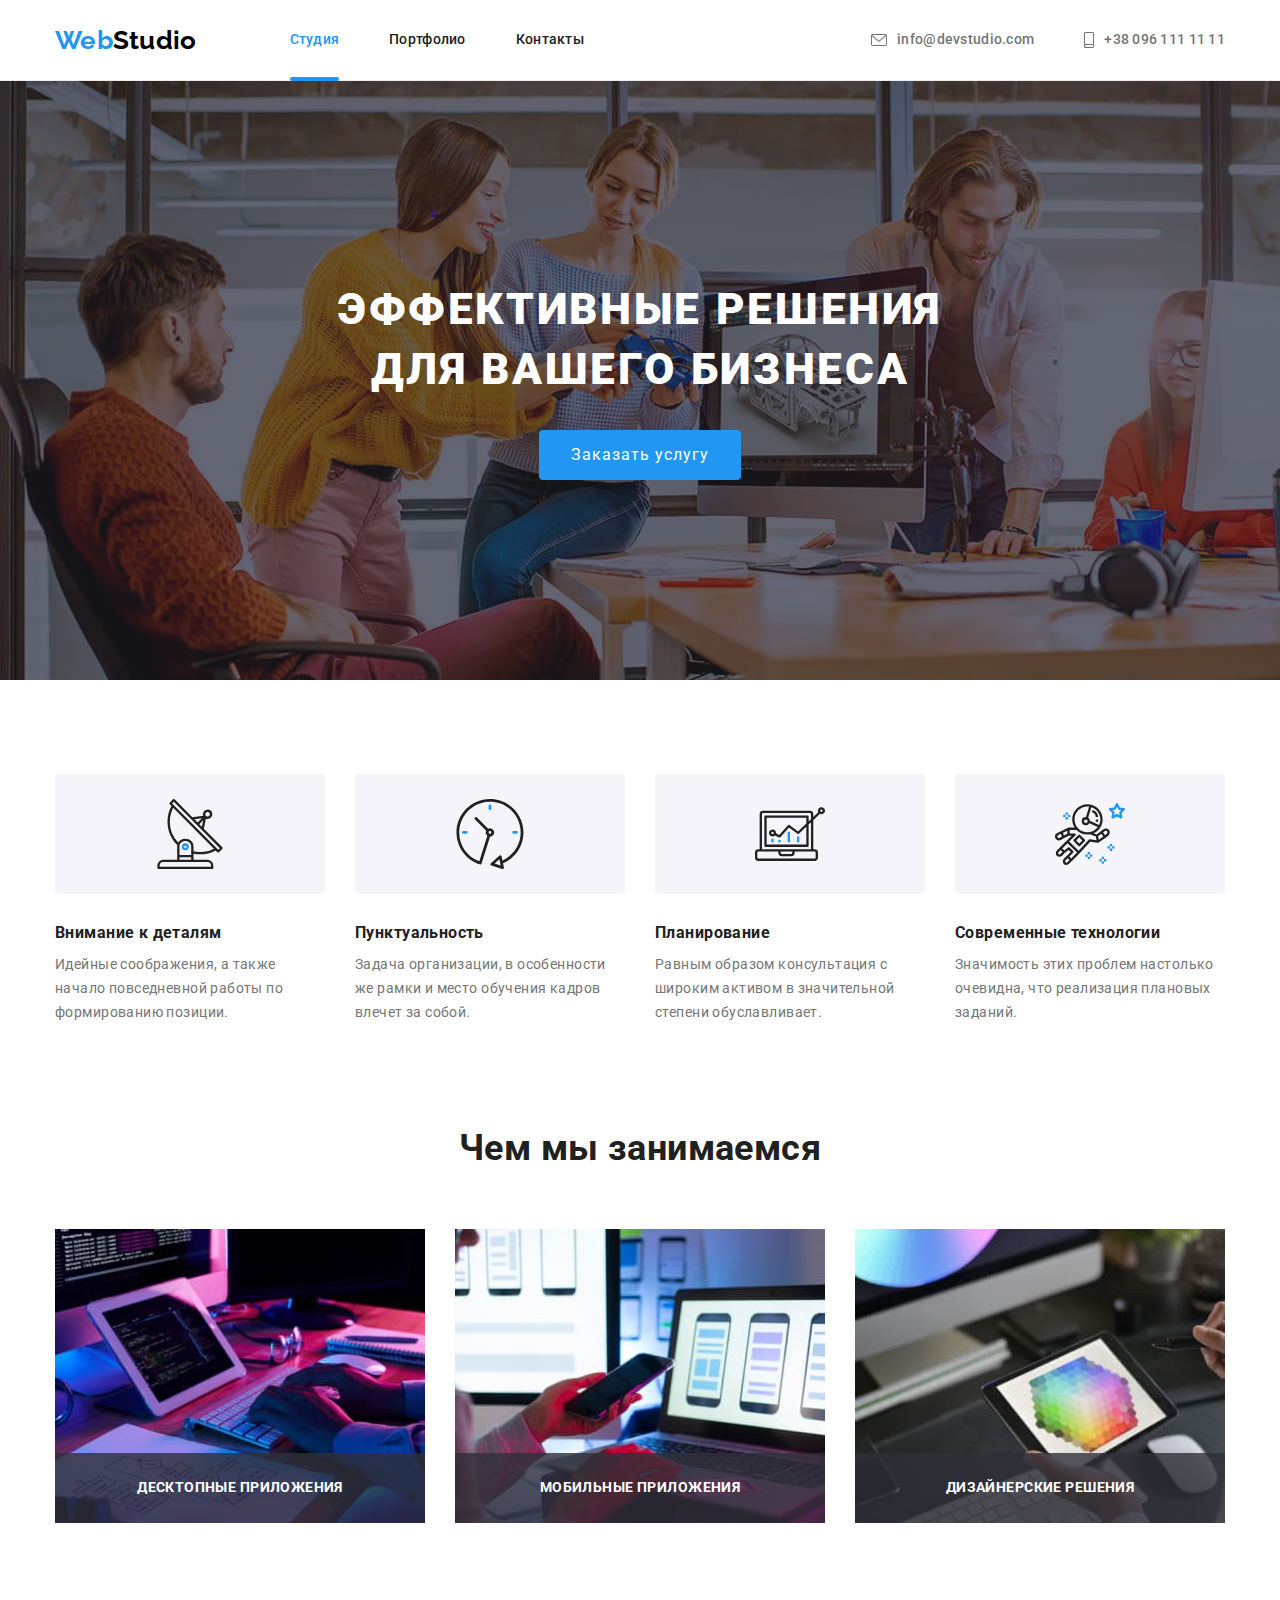
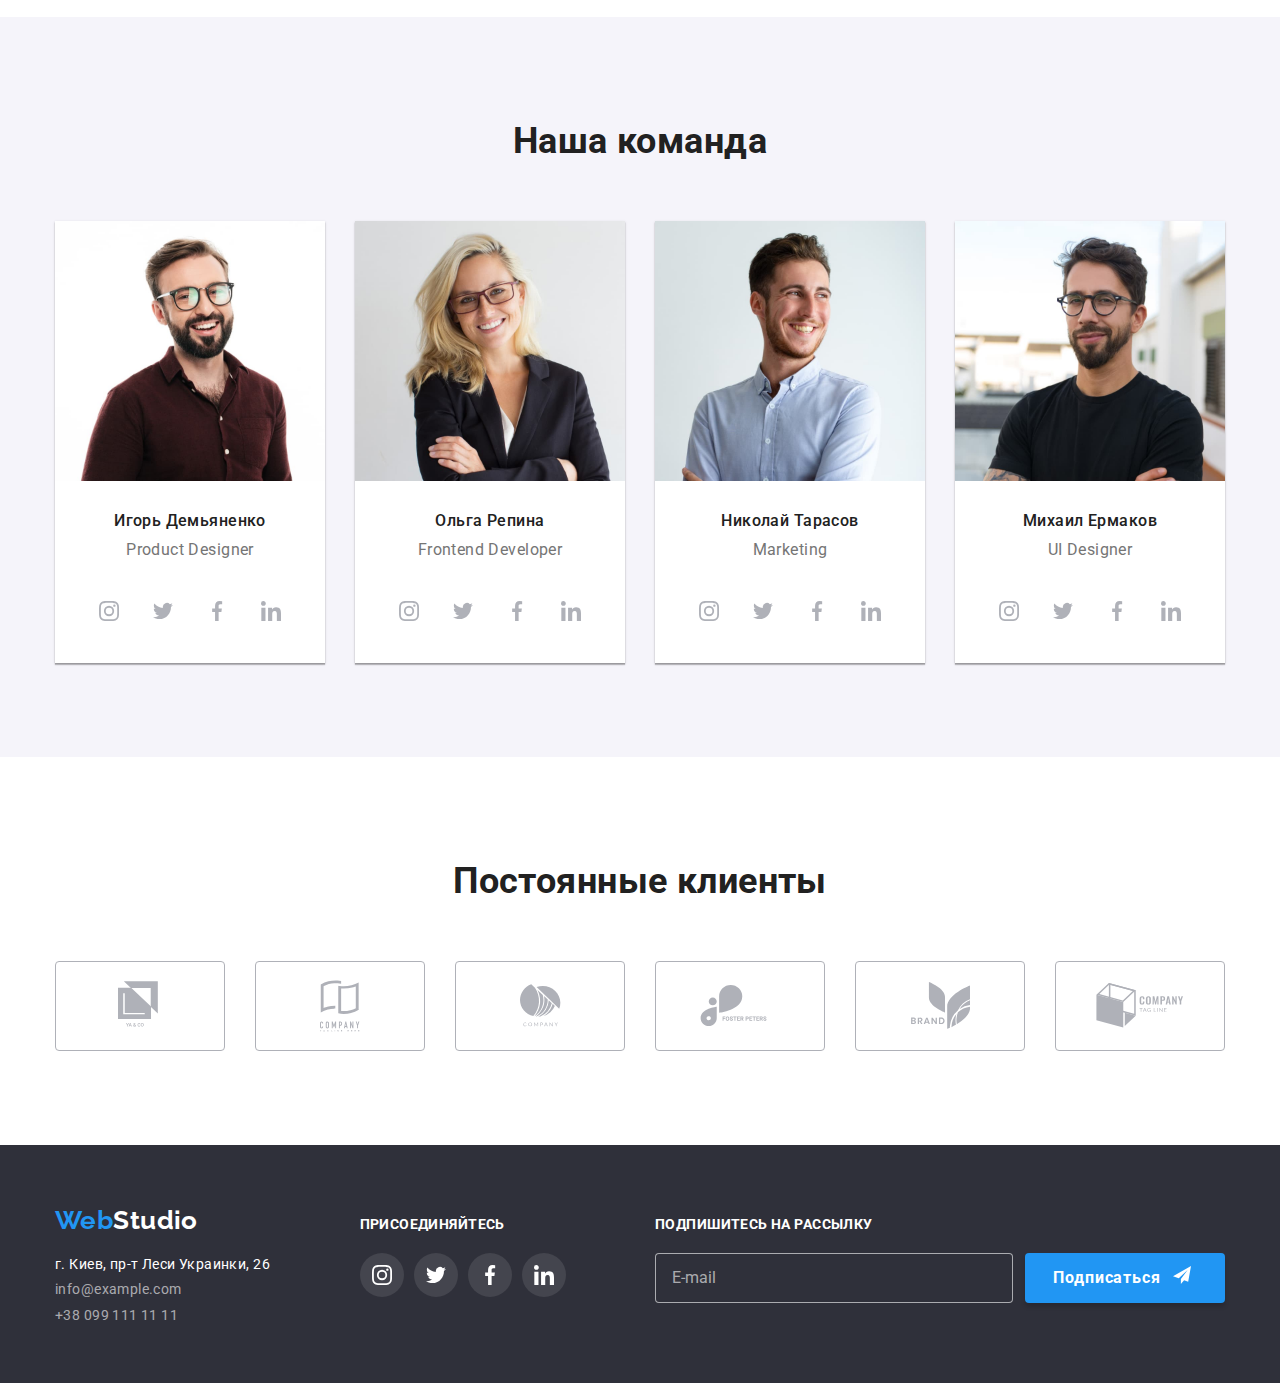
==== commit d98e312c: "placeholders" ====
--- a/index.html
+++ b/index.html
@@ -349,7 +349,7 @@
         <div class="container">
             <div class="footer-list list">            
                 <div class="footer-link">                                    
-                    <a href="./index.html" class="footer-link__studio"><span class="logo-web">Web</span>Studio</a>               
+                    <a href="./index.html" class="footer-link__studio"><span class="footer-link__web">Web</span>Studio</a>               
                     <div  class="contact-footer list">    
                         <address class="footer-link__address">г. Киев, пр-т Леси Украинки, 26</address>        
                         <a href="mailto:info@example.com" class="footer-link__mail">info@example.com</a>
@@ -399,11 +399,11 @@
                         <!--<div class="form-mail">-->
                             <div>
                                 <h2 class="form-text__mail">ПОДПИШИТЕСЬ НА РАССЫЛКУ</h2>
-                                <input type="email" id="mail" placeholder="E-mail" class="footer-input">   
+                                <input type="email" id="mail" placeholder="E-mail" class="form-footer__input">   
                             </div>
                             <div class="form-button">
-                                <button type="submit" class="button-mail">Подписаться</button>                                     
-                                <svg class="icon-send">
+                                <button type="submit" class="form-button__mail">Подписаться</button>                                     
+                                <svg class="form-icon__send">
                                     <use href='./images/symbol-defs.svg#icon-send'></use>
                                 </svg>                                 
                             </div>                                              
--- a/css/main.min.css
+++ b/css/main.min.css
@@ -1,2 +1,2 @@
-body{font-family:"Roboto",sans-serif;font-weight:400;font-size:14px;letter-spacing:0.03em;padding-top:80px;background-color:#fff}.list{list-style:none}a{display:block;text-decoration:none}ul{margin-top:0;margin-bottom:0;padding-left:0}h1,h2,h3,p{margin-top:0;margin-bottom:0}.container{width:1200px;margin-left:auto;margin-right:auto;padding-right:15px;padding-left:15px}.overlay{max-width:1600px;height:600px;margin-left:auto;margin-right:auto;padding-top:200px}.section-work,.section-command,.section-client{padding-top:94px;padding-bottom:94px}.section-work__text,.section-command__text,.section-client__text{margin-bottom:50px;text-align:center;font-weight:700;font-size:36px;line-height:1.67;color:#212121}.visually-heeden{position:absolute;clip:rect(0 0 0 0);width:1px;height:1px;margin:-1px}.header{position:fixed;top:0;left:0;z-index:2;width:100%;min-height:80px;background-color:#fff;font-weight:500;line-height:1.14;letter-spacing:0.02em;border-bottom:1px solid #ececec}.header .container{display:-webkit-box;display:-ms-flexbox;display:flex;-webkit-box-align:center;-ms-flex-align:center;align-items:center}.contact{display:-webkit-box;display:-ms-flexbox;display:flex;-webkit-box-align:center;-ms-flex-align:center;align-items:center}.contact-item:not(:last-child){margin-right:50px}.contact-item{color:#757575}.contact-link{display:-webkit-box;display:-ms-flexbox;display:flex;-webkit-box-pack:center;-ms-flex-pack:center;justify-content:center;-webkit-box-align:center;-ms-flex-align:center;align-items:center;padding-top:32px;padding-bottom:32px;color:#757575;fill:currentColor;-webkit-transition:color 250ms cubic-bezier(0.4, 0, 0.2, 1);transition:color 250ms cubic-bezier(0.4, 0, 0.2, 1)}.contact .contact-link:focus,.contact .contact-link:hover{color:#2196f3}.contact-link>.color-icon{color:#afb1b8}.contact-mail{width:16px;height:12px;margin-right:10px}.contact-tel{width:10px;height:16px;margin-right:10px}.nav{display:-webkit-box;display:-ms-flexbox;display:flex;-webkit-box-align:center;-ms-flex-align:center;align-items:center;margin-right:auto}.nav .nav-studio{margin-right:93px;font-family:"Raleway",sans-serif;font-weight:700;font-size:26px;line-height:1.19;color:#000}.nav .nav-web{color:#2196f3}.nav .nav-site{display:-webkit-box;display:-ms-flexbox;display:flex}.nav .nav-site>.nav-item:not(:last-child){margin-right:50px}.nav .nav-link{padding-top:32px;padding-bottom:32px;color:#212121;-webkit-transition:color 250ms cubic-bezier(0.4, 0, 0.2, 1);transition:color 250ms cubic-bezier(0.4, 0, 0.2, 1)}.nav .nav-site .nav-link:hover,.nav .nav-site .nav-link:focus{color:#2196f3}.nav .nav-site .nav-link.current{color:#2196f3}.nav .nav-item{position:relative}.nav .actions::before{position:absolute;display:inline-block;content:"";width:100%;height:4px;bottom:-1px;background-color:#2196f3;border-radius:2px}.hero{padding:0;background-color:#c4c4c4}.hero .overlay{background-image:-webkit-gradient(linear, left top, right top, from(rgba(47,48,58,0.4)), to(rgba(47,48,58,0.4))),url("../images/hero.jpg");background-image:linear-gradient(to right, rgba(47,48,58,0.4), rgba(47,48,58,0.4)),url("../images/hero.jpg")}.hero-block{width:696px;margin-left:auto;margin-right:auto}.hero-theme{text-align:center;margin-bottom:30px;font-weight:900;font-size:44px;line-height:1.36;letter-spacing:0.06em;color:#fff}.hero-button{border-radius:4px;display:block;border:none;cursor:pointer;margin-left:auto;margin-right:auto;padding-top:10px;padding-bottom:10px;padding-right:32px;padding-left:32px;background-color:#2196f3;font-family:inherit;font-size:16px;line-height:1.88;letter-spacing:0.06em;color:#fff}.section-advantages{padding-top:94px;display:-webkit-box;display:-ms-flexbox;display:flex}.section-advantages__list>.section-advantages__link:not(:last-child){margin-right:30px}.section-advantages__link{width:270px}.section-advantages__bg{display:-webkit-box;display:-ms-flexbox;display:flex;height:120px;-webkit-box-pack:center;-ms-flex-pack:center;justify-content:center;-webkit-box-align:center;-ms-flex-align:center;align-items:center;margin-bottom:30px;border-radius:4px;background-color:#f5f4fa}.section-advantages__icon{width:70px;height:70px}.section-advantages__name{margin-bottom:10px;font-weight:700;line-height:1.14;color:#212121}.section-advantages__description{line-height:1.71;color:#757575}.section-work__list{display:-webkit-box;display:-ms-flexbox;display:flex}.section-work__img{display:block;width:100%}.section-work__list>.section-work__lable:not(:last-child){margin-right:30px}.section-work__lable{position:relative;width:370px}.section-work__name{position:absolute;top:50%;left:50%;-webkit-transform:translate(-50%, -50%);transform:translate(-50%, -50%);color:#fff;line-height:1.14;font-weight:bold;white-space:nowrap}.section-work__fon{content:"";position:absolute;width:100%;height:70px;bottom:0;left:0;background-color:rgba(47,48,58,0.8)}.section-command{background-color:#f5f4fa}.section-command__block{width:270px;background-color:#fff;-webkit-box-shadow:0px 1px 3px rgba(0,0,0,0.12),0px 1px 1px rgba(0,0,0,0.14),0px 2px 1px rgba(0,0,0,0.2);box-shadow:0px 1px 3px rgba(0,0,0,0.12),0px 1px 1px rgba(0,0,0,0.14),0px 2px 1px rgba(0,0,0,0.2)}.section-command__title{display:-webkit-box;display:-ms-flexbox;display:flex}.section-command__title>.section-command__block:not(:last-child){margin-right:30px}.section-command__img{display:block;width:100%}.section-command__employee{padding-top:30px;padding-bottom:30px}.section-command__name{margin-bottom:10px;text-align:center;font-weight:500;font-size:16px;line-height:1.19;color:#212121}.section-command__specialty{text-align:center;font-weight:400;font-size:16px;line-height:1.19;color:#757575}.command-social{display:-webkit-box;display:-ms-flexbox;display:flex;-webkit-box-pack:center;-ms-flex-pack:center;justify-content:center;margin-bottom:30px}.command-social>.command-social__item:not(:last-child){margin-right:10px}.command-social__item{width:44px;height:44px}.command-social__link{display:-webkit-inline-box;display:-ms-inline-flexbox;display:inline-flex;-webkit-box-pack:center;-ms-flex-pack:center;justify-content:center;-webkit-box-align:center;-ms-flex-align:center;align-items:center;width:100%;height:100%;border-radius:50%;fill:#afb1b8;color:currentColor;-webkit-transition:fill 250ms cubic-bezier(0.4, 0, 0.2, 1),background-color 250ms cubic-bezier(0.4, 0, 0.2, 1);transition:fill 250ms cubic-bezier(0.4, 0, 0.2, 1),background-color 250ms cubic-bezier(0.4, 0, 0.2, 1)}.command-social__link:hover,.command-social__link:focus{fill:#fff;background-color:#2196f3}.command-social__icon{width:20px;height:20px}.section-client__list{display:-webkit-box;display:-ms-flexbox;display:flex;-webkit-box-pack:center;-ms-flex-pack:center;justify-content:center;-webkit-box-align:center;-ms-flex-align:center;align-items:center}.section-client__link{display:-webkit-box;display:-ms-flexbox;display:flex;-webkit-box-pack:center;-ms-flex-pack:center;justify-content:center;-webkit-box-align:center;-ms-flex-align:center;align-items:center;width:100%;height:100%;border:1px solid #afb1b8;border-radius:4px;color:#afb1b8;fill:currentColor;-webkit-transition:color 250ms cubic-bezier(0.4, 0, 0.2, 1),border 250ms cubic-bezier(0.4, 0, 0.2, 1),fill 250ms cubic-bezier(0.4, 0, 0.2, 1);transition:color 250ms cubic-bezier(0.4, 0, 0.2, 1),border 250ms cubic-bezier(0.4, 0, 0.2, 1),fill 250ms cubic-bezier(0.4, 0, 0.2, 1)}.section-client__list>.section-client__item:not(:last-child){margin-right:30px}.section-client__item{width:170px;height:90px}.section-client__yaco{width:44px;height:49px}.section-client__tagline{width:40px;height:52px}.section-client__company{width:41px;height:43px}.section-client__foster{width:80px;height:42px}.section-client__brand{width:59px;height:47px}.section-client__tag{width:88px;height:45px}.section-client__link:hover,.section-client__link:focus{border:1px solid #2196f3;color:#2196f3}.footer{padding-top:60px;padding-bottom:60px;background-color:#2f303a}.footer-list{display:-webkit-box;display:-ms-flexbox;display:flex;-webkit-box-align:baseline;-ms-flex-align:baseline;align-items:baseline;-webkit-box-pack:justify;-ms-flex-pack:justify;justify-content:space-between}.footer-text{color:#fff;font-size:14px;line-height:1.14;margin-bottom:20px}.footer-social>.footer-social__item:not(:last-child){margin-right:10px}.footer-social{display:-webkit-box;display:-ms-flexbox;display:flex;-webkit-box-pack:center;-ms-flex-pack:center;justify-content:center;-webkit-box-align:center;-ms-flex-align:center;align-items:center}.footer-social__link{display:-webkit-inline-box;display:-ms-inline-flexbox;display:inline-flex;-webkit-box-pack:center;-ms-flex-pack:center;justify-content:center;-webkit-box-align:center;-ms-flex-align:center;align-items:center;width:100%;height:100%;background-color:#44454e;border-radius:50%;color:#fff;fill:currentColor;-webkit-transition:background-color 250ms cubic-bezier(0.4, 0, 0.2, 1);transition:background-color 250ms cubic-bezier(0.4, 0, 0.2, 1)}.footer-social__link:hover,.footer-social__link:focus{background-color:#2196f3}.footer-social__icon{width:20px;height:20px}.footer-social__item{width:44px;height:44px}.footer-link__studio{margin-bottom:20px;font-family:Raleway;font-weight:700;font-size:26px;line-height:1.19;color:#fff}.footer-link__address{font-style:normal;line-height:1.17;color:#fff;margin-bottom:9px}.footer-link__mail,.footer-link__tel{line-height:1.17;color:rgba(255,255,255,0.6);-webkit-transition:color 250ms cubic-bezier(0.4, 0, 0.2, 1);transition:color 250ms cubic-bezier(0.4, 0, 0.2, 1)}.footer-link__mail{margin-bottom:9px}.footer-link__mail:hover,.footer-link__mail:focus{color:#2196f3}.footer-link__tel:hover,.footer-link__tel:focus{color:#2196f3}.form{margin-right:auto;margin-left:auto;display:-webkit-box;display:-ms-flexbox;display:flex;-webkit-box-align:end;-ms-flex-align:end;align-items:flex-end}.form input{width:358px;height:50px;margin-top:20px;margin-right:12px;padding-left:16px;border:1px solid rgba(255,255,255,0.6);border-radius:4px;background:#2f303a}.form input::-webkit-input-placeholder{font-size:16px;line-height:1.25;color:rgba(255,255,255,0.6)}.form input:-ms-input-placeholder{font-size:16px;line-height:1.25;color:rgba(255,255,255,0.6)}.form input::-ms-input-placeholder{font-size:16px;line-height:1.25;color:rgba(255,255,255,0.6)}.form input::placeholder{font-size:16px;line-height:1.25;color:rgba(255,255,255,0.6)}.form-text__mail{font-size:14px;font-weight:bold;line-height:1.14;color:#fff}.form .button-mail{width:200px;height:50px;padding-right:62px;padding-left:26px;background:#2196f3;-webkit-box-shadow:0px 4px 4px rgba(0,0,0,0.15);box-shadow:0px 4px 4px rgba(0,0,0,0.15);border-radius:4px;border:none;cursor:pointer;font-weight:bold;font-size:16px;line-height:1.87;letter-spacing:0.06em;color:#fff}.form .form-button{position:relative}.form .icon-send{width:24px;height:24px;position:absolute;top:50%;right:28px;-webkit-transform:translateY(-50%);transform:translateY(-50%)}.form .footer-input{font-size:16px;line-height:1.25;color:rgba(255,255,255,0.6)}.filter{padding-top:94px;padding-bottom:94px}.filter-work>.filter-link:not(:last-child){margin-right:8px}.filter-work{margin-bottom:50px}.filter-work{-webkit-box-pack:center;-ms-flex-pack:center;justify-content:center}.filter-button{padding-top:6px;padding-right:22px;padding-bottom:6px;padding-left:22px;border:none;cursor:pointer;border-radius:4px;background-color:#f5f4fa;font-family:inherit;font-weight:500;font-size:16px;line-height:1.63;letter-spacing:0.03em;color:#212121;-webkit-transition:color 250ms cubic-bezier(0.4, 0, 0.2, 1),background-color 250ms cubic-bezier(0.4, 0, 0.2, 1),-webkit-box-shadow 250ms cubic-bezier(0.4, 0, 0.2, 1);transition:color 250ms cubic-bezier(0.4, 0, 0.2, 1),background-color 250ms cubic-bezier(0.4, 0, 0.2, 1),-webkit-box-shadow 250ms cubic-bezier(0.4, 0, 0.2, 1);transition:color 250ms cubic-bezier(0.4, 0, 0.2, 1),background-color 250ms cubic-bezier(0.4, 0, 0.2, 1),box-shadow 250ms cubic-bezier(0.4, 0, 0.2, 1);transition:color 250ms cubic-bezier(0.4, 0, 0.2, 1),background-color 250ms cubic-bezier(0.4, 0, 0.2, 1),box-shadow 250ms cubic-bezier(0.4, 0, 0.2, 1),-webkit-box-shadow 250ms cubic-bezier(0.4, 0, 0.2, 1)}.filter-work .filter-button:hover,.filter-work .filter-button:focus{background-color:#2196f3;color:#fff;-webkit-box-shadow:0px 3px 1px rgba(0,0,0,0.1),0px 1px 2px rgba(0,0,0,0.08),0px 2px 2px rgba(0,0,0,0.12);box-shadow:0px 3px 1px rgba(0,0,0,0.1),0px 1px 2px rgba(0,0,0,0.08),0px 2px 2px rgba(0,0,0,0.12)}.activity{display:-webkit-box;display:-ms-flexbox;display:flex;-ms-flex-wrap:wrap;flex-wrap:wrap}.activity-types .works-link:hover,.activity-types .works-link:focus{-webkit-box-shadow:0px 1px 1px rgba(0,0,0,0.12),0px 4px 4px rgba(0,0,0,0.06),1px 4px 6px rgba(0,0,0,0.16);box-shadow:0px 1px 1px rgba(0,0,0,0.12),0px 4px 4px rgba(0,0,0,0.06),1px 4px 6px rgba(0,0,0,0.16)}.activity-types:not(:nth-child(3n)){margin-right:auto}.activity-types:nth-child(-n+6){margin-bottom:30px}.activity-types{width:370px;border:1px solid #eee}.activity .works-link{-webkit-transition:-webkit-box-shadow 250ms cubic-bezier(0.4, 0, 0.2, 1);transition:-webkit-box-shadow 250ms cubic-bezier(0.4, 0, 0.2, 1);transition:box-shadow 250ms cubic-bezier(0.4, 0, 0.2, 1);transition:box-shadow 250ms cubic-bezier(0.4, 0, 0.2, 1), -webkit-box-shadow 250ms cubic-bezier(0.4, 0, 0.2, 1)}.activity .block-work{padding-top:20px;padding-bottom:20px}.activity .img-directions{display:block;width:100%}.activity .example{font-weight:700;font-size:18px;line-height:2;letter-spacing:0.06em;color:#212121;padding-right:24px;padding-left:24px;margin-bottom:4px}.activity .directions{font-size:16px;line-height:1.875;color:#757575;padding-right:24px;padding-left:24px}.activity .produkt{position:relative;overflow:hidden}.activity .text-action{position:absolute;top:50%;left:50%;-webkit-transform:translate(-50%, -50%);transform:translate(-50%, -50%);width:322px;height:168px;font-size:18px;line-height:1.56;color:#ffffff}.activity .produkt-actions{position:absolute;width:100%;height:100%;top:0;left:0;-webkit-transform:translateY(101%);transform:translateY(101%);-webkit-transition:250ms ease;transition:250ms ease;-webkit-transition-timing-function:cubic-bezier(0.4, 0, 0.2, 1);transition-timing-function:cubic-bezier(0.4, 0, 0.2, 1);background-color:rgba(33,150,243,0.9)}.activity .works-link:hover .produkt-actions,.activity .works-link:focus .produkt-actions{-webkit-transform:translatey(0);transform:translatey(0)}.backdrop{position:fixed;top:0;left:0;z-index:3;width:100%;height:100%;background-color:rgba(0,0,0,0.2);-webkit-transition:-webkit-transform 250ms cubic-bezier(0.4, 0, 0.2, 1);transition:-webkit-transform 250ms cubic-bezier(0.4, 0, 0.2, 1);transition:transform 250ms cubic-bezier(0.4, 0, 0.2, 1);transition:transform 250ms cubic-bezier(0.4, 0, 0.2, 1), -webkit-transform 250ms cubic-bezier(0.4, 0, 0.2, 1)}.backdrop.is-hidden{opacity:0;pointer-events:none}.modal{position:absolute;padding:40px;top:50%;left:50%;-webkit-transform:translate(-50%, -50%);transform:translate(-50%, -50%);min-width:528px;min-height:581px;background:#ffffff;-webkit-box-shadow:0px 1px 3px rgba(0,0,0,0.12),0px 1px 1px rgba(0,0,0,0.14),0px 2px 1px rgba(0,0,0,0.2);box-shadow:0px 1px 3px rgba(0,0,0,0.12),0px 1px 1px rgba(0,0,0,0.14),0px 2px 1px rgba(0,0,0,0.2);border-radius:4px;-webkit-transition:-webkit-transform 250ms cubic-bezier(0.4, 0, 0.2, 1);transition:-webkit-transform 250ms cubic-bezier(0.4, 0, 0.2, 1);transition:transform 250ms cubic-bezier(0.4, 0, 0.2, 1);transition:transform 250ms cubic-bezier(0.4, 0, 0.2, 1), -webkit-transform 250ms cubic-bezier(0.4, 0, 0.2, 1)}.modal-button{position:absolute;top:0;right:0;top:8px;right:8px;padding:6px;width:30px;height:30px;background-color:#fff;border:1px solid rgba(0,0,0,0.1);border-radius:50%;outline:transparent;-webkit-transition:color 250ms cubic-bezier(0.4, 0, 0.2, 1);transition:color 250ms cubic-bezier(0.4, 0, 0.2, 1)}.modal .modal-button:focus{color:#2196f3}.modal-form__text{margin-bottom:12px;font-weight:bold;font-size:20px;line-height:1.15;color:#212121}.form-block{display:-webkit-box;display:-ms-flexbox;display:flex;-webkit-box-orient:vertical;-webkit-box-direction:normal;-ms-flex-direction:column;flex-direction:column;margin-bottom:10px}.form-block input{outline:none;height:40px;width:100%;border:1px solid rgba(33,33,33,0.2);border-radius:4px}.form-block__lable{font-size:12px;line-height:1.17;letter-spacing:0.01em;margin-bottom:4px;color:#757575}.form-block .form-block__input:focus{border:1px solid #2196f3}.form-block .form-name{position:absolute;width:12px;height:12px;top:50%;left:15px;-webkit-transform:translateY(-50%);transform:translateY(-50%);-webkit-transition:color 250ms cubic-bezier(0.4, 0, 0.2, 1);transition:color 250ms cubic-bezier(0.4, 0, 0.2, 1);margin:0}.form-block__input{position:relative;fill:currentColor;color:#212121}.form-block .form-input{padding-left:40px;-webkit-transition:border 250ms cubic-bezier(0.4, 0, 0.2, 1);transition:border 250ms cubic-bezier(0.4, 0, 0.2, 1)}.form-block .form-tel{position:absolute;width:13px;height:13px;top:50%;left:15px;-webkit-transform:translateY(-50%);transform:translateY(-50%);-webkit-transition:color 250ms cubic-bezier(0.4, 0, 0.2, 1);transition:color 250ms cubic-bezier(0.4, 0, 0.2, 1)}.form-block .form-mail{position:absolute;width:15px;height:12px;top:50%;left:15px;-webkit-transform:translateY(-50%);transform:translateY(-50%);-webkit-transition:color 250ms cubic-bezier(0.4, 0, 0.2, 1);transition:color 250ms cubic-bezier(0.4, 0, 0.2, 1)}.form-block .form-input:focus ~ .form-name,.form-block .form-input:focus ~ .form-tel,.form-block .form-input:focus ~ .form-mail{color:#2196f3}.comment{display:-webkit-box;display:-ms-flexbox;display:flex;-webkit-box-orient:vertical;-webkit-box-direction:normal;-ms-flex-direction:column;flex-direction:column}.comment-lable{font-size:12px;line-height:1.17;letter-spacing:0.01em;margin-bottom:4px;color:#757575}.comment-textarea::-webkit-input-placeholder{font-size:14px;line-height:1.14;letter-spacing:0.01em;color:rgba(117,117,117,0.5)}.comment-textarea:-ms-input-placeholder{font-size:14px;line-height:1.14;letter-spacing:0.01em;color:rgba(117,117,117,0.5)}.comment-textarea::-ms-input-placeholder{font-size:14px;line-height:1.14;letter-spacing:0.01em;color:rgba(117,117,117,0.5)}.comment-textarea::placeholder{font-size:14px;line-height:1.14;letter-spacing:0.01em;color:rgba(117,117,117,0.5)}.comment-textarea{resize:none;width:100%;height:120px;outline:none;border:1px solid rgba(33,33,33,0.2);border-radius:4px;padding-top:12px;padding-bottom:12px;padding-left:16px;padding-right:16px;margin-bottom:20px}.agreement{position:relative;display:-webkit-box;display:-ms-flexbox;display:flex;-webkit-box-pack:justify;-ms-flex-pack:justify;justify-content:space-between;-webkit-box-align:center;-ms-flex-align:center;align-items:center;margin-left:12px;margin-right:11px;margin-bottom:30px}.agreement-input{position:absolute;clip:rect(0 0 0 0);width:1px;height:1px;margin:-1px;border:0;padding:0;overflow:hidden}.agreement-label{font-size:14px;line-height:1.71;color:#757575;margin-left:24px}.agreement-link{font-size:14px;line-height:1.71;color:#2196f3;text-decoration-skip-ink:none;text-decoration:underline}.agreement-label::after{display:inline-block;content:" ";position:absolute;top:50%;left:0;-webkit-transform:translateY(-50%);transform:translateY(-50%);width:16px;height:15px;border:2px solid #212121;border-radius:2px;-webkit-transition:background-color 250ms cubic-bezier(0.4, 0, 0.2, 1),border 250ms cubic-bezier(0.4, 0, 0.2, 1),background-image 250ms cubic-bezier(0.4, 0, 0.2, 1),background-size 250ms cubic-bezier(0.4, 0, 0.2, 1),background-origin 250ms cubic-bezier(0.4, 0, 0.2, 1);transition:background-color 250ms cubic-bezier(0.4, 0, 0.2, 1),border 250ms cubic-bezier(0.4, 0, 0.2, 1),background-image 250ms cubic-bezier(0.4, 0, 0.2, 1),background-size 250ms cubic-bezier(0.4, 0, 0.2, 1),background-origin 250ms cubic-bezier(0.4, 0, 0.2, 1)}.agreement-input:checked+.agreement-label::after{background-image:url("../images/icon-check.svg");background-color:#2196f3;border:0px;background-size:contain;background-origin:border-box}.agreement-input:focus+.agreement-label::after{border:2px solid #2196f3;border-radius:2px}.button-form{display:-webkit-box;display:-ms-flexbox;display:flex;-webkit-box-pack:center;-ms-flex-pack:center;justify-content:center}.button-form__send{width:200px;height:50px;background:#188ce8;-webkit-box-shadow:0px 4px 4px rgba(0,0,0,0.15);box-shadow:0px 4px 4px rgba(0,0,0,0.15);border-radius:4px;border:none;cursor:pointer;font-weight:bold;font-size:16px;line-height:1.87;letter-spacing:0.06em;color:#fff}
+body{font-family:"Roboto",sans-serif;font-weight:400;font-size:14px;letter-spacing:0.03em;padding-top:80px;background-color:#fff}.list{list-style:none}a{display:block;text-decoration:none}ul{margin-top:0;margin-bottom:0;padding-left:0}h1,h2,h3,p{margin-top:0;margin-bottom:0}.container{width:1200px;margin-left:auto;margin-right:auto;padding-right:15px;padding-left:15px}.overlay{max-width:1600px;height:600px;margin-left:auto;margin-right:auto;padding-top:200px}.section-work,.section-command,.section-client{padding-top:94px;padding-bottom:94px}.section-work__text,.section-command__text,.section-client__text{margin-bottom:50px;text-align:center;font-weight:700;font-size:36px;line-height:1.67;color:#212121}.visually-heeden{position:absolute;clip:rect(0 0 0 0);width:1px;height:1px;margin:-1px}.agreement-input{position:absolute;clip:rect(0 0 0 0);width:1px;height:1px;margin:-1px;border:0;padding:0;overflow:hidden}.section-work__name,.activity-text-action,.modal{top:50%;left:50%;-webkit-transform:translate(-50%, -50%);transform:translate(-50%, -50%)}.form-icon__send,.form-block .form-name,.form-block .form-tel,.form-block .form-mail,.agreement-label::after{top:50%;-webkit-transform:translateY(-50%);transform:translateY(-50%)}.header{position:fixed;top:0;left:0;z-index:2;width:100%;min-height:80px;background-color:#fff;font-weight:500;line-height:1.14;letter-spacing:0.02em;border-bottom:1px solid #ececec}.header .container{display:-webkit-box;display:-ms-flexbox;display:flex;-webkit-box-align:center;-ms-flex-align:center;align-items:center}.contact{display:-webkit-box;display:-ms-flexbox;display:flex;-webkit-box-align:center;-ms-flex-align:center;align-items:center}.contact-item:not(:last-child){margin-right:50px}.contact-item{color:#757575}.contact-link{display:-webkit-box;display:-ms-flexbox;display:flex;-webkit-box-pack:center;-ms-flex-pack:center;justify-content:center;-webkit-box-align:center;-ms-flex-align:center;align-items:center;padding-top:32px;padding-bottom:32px;color:#757575;fill:currentColor;-webkit-transition:color 250ms cubic-bezier(0.4, 0, 0.2, 1);transition:color 250ms cubic-bezier(0.4, 0, 0.2, 1)}.contact-link:focus,.contact-link:hover{color:#2196f3}.contact-link>.color-icon{color:#afb1b8}.contact-mail{width:16px;height:12px;margin-right:10px}.contact-tel{width:10px;height:16px;margin-right:10px}.nav{display:-webkit-box;display:-ms-flexbox;display:flex;-webkit-box-align:center;-ms-flex-align:center;align-items:center;margin-right:auto}.nav .nav-studio{margin-right:93px;font-family:"Raleway",sans-serif;font-weight:700;font-size:26px;line-height:1.19;color:#000}.nav .nav-web{color:#2196f3}.nav .nav-site{display:-webkit-box;display:-ms-flexbox;display:flex}.nav .nav-site>.nav-item:not(:last-child){margin-right:50px}.nav .nav-link{padding-top:32px;padding-bottom:32px;color:#212121;-webkit-transition:color 250ms cubic-bezier(0.4, 0, 0.2, 1);transition:color 250ms cubic-bezier(0.4, 0, 0.2, 1)}.nav .nav-site .nav-link:hover,.nav .nav-site .nav-link:focus{color:#2196f3}.nav .nav-site .nav-link.current{color:#2196f3}.nav .nav-item{position:relative}.nav .actions::before{position:absolute;display:inline-block;content:"";width:100%;height:4px;bottom:-1px;background-color:#2196f3;border-radius:2px}.hero{padding:0;background-color:#c4c4c4}.hero .overlay{background-image:-webkit-gradient(linear, left top, right top, from(rgba(47,48,58,0.4)), to(rgba(47,48,58,0.4))),url("../images/hero.jpg");background-image:linear-gradient(to right, rgba(47,48,58,0.4), rgba(47,48,58,0.4)),url("../images/hero.jpg")}.hero-block{width:696px;margin-left:auto;margin-right:auto}.hero-theme{text-align:center;margin-bottom:30px;font-weight:900;font-size:44px;line-height:1.36;letter-spacing:0.06em;color:#fff}.hero-button{border-radius:4px;display:block;border:none;cursor:pointer;margin-left:auto;margin-right:auto;padding-top:10px;padding-bottom:10px;padding-right:32px;padding-left:32px;background-color:#2196f3;font-family:inherit;font-size:16px;line-height:1.88;letter-spacing:0.06em;color:#fff}.section-advantages{padding-top:94px;display:-webkit-box;display:-ms-flexbox;display:flex}.section-advantages__list>.section-advantages__link:not(:last-child){margin-right:30px}.section-advantages__link{width:270px}.section-advantages__bg{display:-webkit-box;display:-ms-flexbox;display:flex;height:120px;-webkit-box-pack:center;-ms-flex-pack:center;justify-content:center;-webkit-box-align:center;-ms-flex-align:center;align-items:center;margin-bottom:30px;border-radius:4px;background-color:#f5f4fa}.section-advantages__icon{width:70px;height:70px}.section-advantages__name{margin-bottom:10px;font-weight:700;line-height:1.14;color:#212121}.section-advantages__description{line-height:1.71;color:#757575}.section-work__list{display:-webkit-box;display:-ms-flexbox;display:flex}.section-work__img{display:block;width:100%}.section-work__list>.section-work__lable:not(:last-child){margin-right:30px}.section-work__lable{position:relative;width:370px}.section-work__name{position:absolute;color:#fff;line-height:1.14;font-weight:bold;white-space:nowrap}.section-work__fon{content:"";position:absolute;width:100%;height:70px;bottom:0;left:0;background-color:rgba(47,48,58,0.8)}.section-command{background-color:#f5f4fa}.section-command__block{width:270px;background-color:#fff;-webkit-box-shadow:0px 1px 3px rgba(0,0,0,0.12),0px 1px 1px rgba(0,0,0,0.14),0px 2px 1px rgba(0,0,0,0.2);box-shadow:0px 1px 3px rgba(0,0,0,0.12),0px 1px 1px rgba(0,0,0,0.14),0px 2px 1px rgba(0,0,0,0.2)}.section-command__title{display:-webkit-box;display:-ms-flexbox;display:flex}.section-command__title>.section-command__block:not(:last-child){margin-right:30px}.section-command__img{display:block;width:100%}.section-command__employee{padding-top:30px;padding-bottom:30px}.section-command__name{margin-bottom:10px;text-align:center;font-weight:500;font-size:16px;line-height:1.19;color:#212121}.section-command__specialty{text-align:center;font-weight:400;font-size:16px;line-height:1.19;color:#757575}.command-social{display:-webkit-box;display:-ms-flexbox;display:flex;-webkit-box-pack:center;-ms-flex-pack:center;justify-content:center;margin-bottom:30px}.command-social>.command-social__item:not(:last-child){margin-right:10px}.command-social__item{width:44px;height:44px}.command-social__link{display:-webkit-inline-box;display:-ms-inline-flexbox;display:inline-flex;-webkit-box-pack:center;-ms-flex-pack:center;justify-content:center;-webkit-box-align:center;-ms-flex-align:center;align-items:center;width:100%;height:100%;border-radius:50%;fill:#afb1b8;color:currentColor;-webkit-transition:fill 250ms cubic-bezier(0.4, 0, 0.2, 1),background-color 250ms cubic-bezier(0.4, 0, 0.2, 1);transition:fill 250ms cubic-bezier(0.4, 0, 0.2, 1),background-color 250ms cubic-bezier(0.4, 0, 0.2, 1)}.command-social__link:hover,.command-social__link:focus{fill:#fff;background-color:#2196f3}.command-social__icon{width:20px;height:20px}.section-client__list{display:-webkit-box;display:-ms-flexbox;display:flex;-webkit-box-pack:center;-ms-flex-pack:center;justify-content:center;-webkit-box-align:center;-ms-flex-align:center;align-items:center}.section-client__link{display:-webkit-box;display:-ms-flexbox;display:flex;-webkit-box-pack:center;-ms-flex-pack:center;justify-content:center;-webkit-box-align:center;-ms-flex-align:center;align-items:center;width:100%;height:100%;border:1px solid #afb1b8;border-radius:4px;color:#afb1b8;fill:currentColor;-webkit-transition:250ms cubic-bezier(0.4, 0, 0.2, 1),border 250ms cubic-bezier(0.4, 0, 0.2, 1),fill 250ms cubic-bezier(0.4, 0, 0.2, 1);transition:250ms cubic-bezier(0.4, 0, 0.2, 1),border 250ms cubic-bezier(0.4, 0, 0.2, 1),fill 250ms cubic-bezier(0.4, 0, 0.2, 1)}.section-client__list>.section-client__item:not(:last-child){margin-right:30px}.section-client__item{width:170px;height:90px}.section-client__yaco{width:44px;height:49px}.section-client__tagline{width:40px;height:52px}.section-client__company{width:41px;height:43px}.section-client__foster{width:80px;height:42px}.section-client__brand{width:59px;height:47px}.section-client__tag{width:88px;height:45px}.section-client__link:hover,.section-client__link:focus{border:1px solid #2196f3;color:#2196f3}.footer{padding-top:60px;padding-bottom:60px;background-color:#2f303a}.footer-list{display:-webkit-box;display:-ms-flexbox;display:flex;-webkit-box-align:baseline;-ms-flex-align:baseline;align-items:baseline;-webkit-box-pack:justify;-ms-flex-pack:justify;justify-content:space-between}.footer-text{color:#fff;font-size:14px;line-height:1.14;margin-bottom:20px}.footer-social>.footer-social__item:not(:last-child){margin-right:10px}.footer-social{display:-webkit-box;display:-ms-flexbox;display:flex;-webkit-box-pack:center;-ms-flex-pack:center;justify-content:center;-webkit-box-align:center;-ms-flex-align:center;align-items:center}.footer-social__link{display:-webkit-inline-box;display:-ms-inline-flexbox;display:inline-flex;-webkit-box-pack:center;-ms-flex-pack:center;justify-content:center;-webkit-box-align:center;-ms-flex-align:center;align-items:center;width:100%;height:100%;background-color:#44454e;border-radius:50%;color:#fff;fill:currentColor;-webkit-transition:background-color 250ms cubic-bezier(0.4, 0, 0.2, 1);transition:background-color 250ms cubic-bezier(0.4, 0, 0.2, 1)}.footer-social__link:hover,.footer-social__link:focus{background-color:#2196f3}.footer-social__icon{width:20px;height:20px}.footer-social__item{width:44px;height:44px}.footer-link__studio{margin-bottom:20px;font-family:Raleway;font-weight:700;font-size:26px;line-height:1.19;color:#fff}.footer-link__web{color:#2196f3}.footer-link__address{font-style:normal;line-height:1.17;color:#fff;margin-bottom:9px}.footer-link__mail,.footer-link__tel{line-height:1.17;color:rgba(255,255,255,0.6);-webkit-transition:color 250ms cubic-bezier(0.4, 0, 0.2, 1);transition:color 250ms cubic-bezier(0.4, 0, 0.2, 1)}.footer-link__mail{margin-bottom:9px}.footer-link__mail:hover,.footer-link__mail:focus{color:#2196f3}.footer-link__tel:hover,.footer-link__tel:focus{color:#2196f3}.form{margin-right:auto;margin-left:auto;display:-webkit-box;display:-ms-flexbox;display:flex;-webkit-box-align:end;-ms-flex-align:end;align-items:flex-end}.form input{width:358px;height:50px;margin-top:20px;margin-right:12px;padding-left:16px;border:1px solid rgba(255,255,255,0.6);border-radius:4px;background:#2f303a}.form input::-webkit-input-placeholder{font-size:16px;line-height:1.25;color:rgba(255,255,255,0.6)}.form input:-ms-input-placeholder{font-size:16px;line-height:1.25;color:rgba(255,255,255,0.6)}.form input::-ms-input-placeholder{font-size:16px;line-height:1.25;color:rgba(255,255,255,0.6)}.form input::placeholder{font-size:16px;line-height:1.25;color:rgba(255,255,255,0.6)}.form-text__mail{font-size:14px;font-weight:bold;line-height:1.14;color:#fff}.form-button__mail{width:200px;height:50px;padding-right:62px;padding-left:26px;background:#2196f3;-webkit-box-shadow:0px 4px 4px rgba(0,0,0,0.15);box-shadow:0px 4px 4px rgba(0,0,0,0.15);border-radius:4px;border:none;cursor:pointer;font-weight:bold;font-size:16px;line-height:1.87;letter-spacing:0.06em;color:#fff}.form-button{position:relative}.form-icon__send{width:24px;height:24px;position:absolute;right:28px}.form-footer__input{font-size:16px;line-height:1.25;color:rgba(255,255,255,0.6)}.filter{padding-top:94px;padding-bottom:94px}.filter-work>.filter-link:not(:last-child){margin-right:8px}.filter-work{margin-bottom:50px}.filter-work{-webkit-box-pack:center;-ms-flex-pack:center;justify-content:center}.filter-button{padding-top:6px;padding-right:22px;padding-bottom:6px;padding-left:22px;border:none;cursor:pointer;border-radius:4px;background-color:#f5f4fa;font-family:inherit;font-weight:500;font-size:16px;line-height:1.63;letter-spacing:0.03em;color:#212121;-webkit-transition:color 250ms cubic-bezier(0.4, 0, 0.2, 1),background-color 250ms cubic-bezier(0.4, 0, 0.2, 1),-webkit-box-shadow 250ms cubic-bezier(0.4, 0, 0.2, 1);transition:color 250ms cubic-bezier(0.4, 0, 0.2, 1),background-color 250ms cubic-bezier(0.4, 0, 0.2, 1),-webkit-box-shadow 250ms cubic-bezier(0.4, 0, 0.2, 1);transition:color 250ms cubic-bezier(0.4, 0, 0.2, 1),background-color 250ms cubic-bezier(0.4, 0, 0.2, 1),box-shadow 250ms cubic-bezier(0.4, 0, 0.2, 1);transition:color 250ms cubic-bezier(0.4, 0, 0.2, 1),background-color 250ms cubic-bezier(0.4, 0, 0.2, 1),box-shadow 250ms cubic-bezier(0.4, 0, 0.2, 1),-webkit-box-shadow 250ms cubic-bezier(0.4, 0, 0.2, 1)}.filter-work .filter-button:hover,.filter-work .filter-button:focus{background-color:#2196f3;color:#fff;-webkit-box-shadow:0px 3px 1px rgba(0,0,0,0.1),0px 1px 2px rgba(0,0,0,0.08),0px 2px 2px rgba(0,0,0,0.12);box-shadow:0px 3px 1px rgba(0,0,0,0.1),0px 1px 2px rgba(0,0,0,0.08),0px 2px 2px rgba(0,0,0,0.12)}.activity{display:-webkit-box;display:-ms-flexbox;display:flex;-ms-flex-wrap:wrap;flex-wrap:wrap}.activity-types .activity-works__link:hover,.activity-types .activity-works__link:focus{-webkit-box-shadow:0px 1px 1px rgba(0,0,0,0.12),0px 4px 4px rgba(0,0,0,0.06),1px 4px 6px rgba(0,0,0,0.16);box-shadow:0px 1px 1px rgba(0,0,0,0.12),0px 4px 4px rgba(0,0,0,0.06),1px 4px 6px rgba(0,0,0,0.16)}.activity-types:not(:nth-child(3n)){margin-right:auto}.activity-types:nth-child(-n+6){margin-bottom:30px}.activity-types{width:370px;border:1px solid #eee}.activity-works__link{-webkit-transition:-webkit-box-shadow 250ms cubic-bezier(0.4, 0, 0.2, 1);transition:-webkit-box-shadow 250ms cubic-bezier(0.4, 0, 0.2, 1);transition:box-shadow 250ms cubic-bezier(0.4, 0, 0.2, 1);transition:box-shadow 250ms cubic-bezier(0.4, 0, 0.2, 1), -webkit-box-shadow 250ms cubic-bezier(0.4, 0, 0.2, 1)}.activity-block__work{padding-top:20px;padding-bottom:20px}.activity-img{display:block;width:100%}.activity-example{font-weight:700;font-size:18px;line-height:2;letter-spacing:0.06em;color:#212121;padding-right:24px;padding-left:24px;margin-bottom:4px}.activity-directions{font-size:16px;line-height:1.875;color:#757575;padding-right:24px;padding-left:24px}.activity-produkt{position:relative;overflow:hidden}.activity-text-action{position:absolute;width:322px;height:168px;font-size:18px;line-height:1.56;color:#ffffff}.activity-produkt__actions{position:absolute;width:100%;height:100%;top:0;left:0;-webkit-transform:translateY(101%);transform:translateY(101%);-webkit-transition:250ms ease;transition:250ms ease;-webkit-transition-timing-function:cubic-bezier(0.4, 0, 0.2, 1);transition-timing-function:cubic-bezier(0.4, 0, 0.2, 1);background-color:rgba(33,150,243,0.9)}.activity-works__link:hover .activity-produkt__actions,.activity-works__link:focus .activity-produkt__actions{-webkit-transform:translatey(0);transform:translatey(0)}.backdrop{position:fixed;top:0;left:0;z-index:3;width:100%;height:100%;background-color:rgba(0,0,0,0.2);-webkit-transition:-webkit-transform 250ms cubic-bezier(0.4, 0, 0.2, 1);transition:-webkit-transform 250ms cubic-bezier(0.4, 0, 0.2, 1);transition:transform 250ms cubic-bezier(0.4, 0, 0.2, 1);transition:transform 250ms cubic-bezier(0.4, 0, 0.2, 1), -webkit-transform 250ms cubic-bezier(0.4, 0, 0.2, 1)}.backdrop.is-hidden{opacity:0;pointer-events:none}.modal{position:absolute;padding:40px;min-width:528px;min-height:581px;background:#ffffff;-webkit-box-shadow:0px 1px 3px rgba(0,0,0,0.12),0px 1px 1px rgba(0,0,0,0.14),0px 2px 1px rgba(0,0,0,0.2);box-shadow:0px 1px 3px rgba(0,0,0,0.12),0px 1px 1px rgba(0,0,0,0.14),0px 2px 1px rgba(0,0,0,0.2);border-radius:4px;-webkit-transition:-webkit-transform 250ms cubic-bezier(0.4, 0, 0.2, 1);transition:-webkit-transform 250ms cubic-bezier(0.4, 0, 0.2, 1);transition:transform 250ms cubic-bezier(0.4, 0, 0.2, 1);transition:transform 250ms cubic-bezier(0.4, 0, 0.2, 1), -webkit-transform 250ms cubic-bezier(0.4, 0, 0.2, 1)}.modal-button{position:absolute;top:0;right:0;top:8px;right:8px;padding:6px;width:30px;height:30px;background-color:#fff;border:1px solid rgba(0,0,0,0.1);border-radius:50%;outline:transparent;-webkit-transition:color 250ms cubic-bezier(0.4, 0, 0.2, 1);transition:color 250ms cubic-bezier(0.4, 0, 0.2, 1)}.modal .modal-button:focus{color:#2196f3}.modal-form__text{margin-bottom:12px;font-weight:bold;font-size:20px;line-height:1.15;color:#212121}.form-block{display:-webkit-box;display:-ms-flexbox;display:flex;-webkit-box-orient:vertical;-webkit-box-direction:normal;-ms-flex-direction:column;flex-direction:column;margin-bottom:10px}.form-block input{outline:none;height:40px;width:100%;border:1px solid rgba(33,33,33,0.2);border-radius:4px}.form-block__lable{font-size:12px;line-height:1.17;letter-spacing:0.01em;margin-bottom:4px;color:#757575}.form-block .form-block__input:focus{border:1px solid #2196f3}.form-block .form-name{position:absolute;width:12px;height:12px;left:15px;-webkit-transition:color 250ms cubic-bezier(0.4, 0, 0.2, 1);transition:color 250ms cubic-bezier(0.4, 0, 0.2, 1);margin:0}.form-block__input{position:relative;fill:currentColor;color:#212121}.form-block .form-input{padding-left:40px;-webkit-transition:border 250ms cubic-bezier(0.4, 0, 0.2, 1);transition:border 250ms cubic-bezier(0.4, 0, 0.2, 1)}.form-block .form-tel{position:absolute;width:13px;height:13px;left:15px;-webkit-transition:color 250ms cubic-bezier(0.4, 0, 0.2, 1);transition:color 250ms cubic-bezier(0.4, 0, 0.2, 1)}.form-block .form-mail{position:absolute;width:15px;height:12px;left:15px;-webkit-transition:color 250ms cubic-bezier(0.4, 0, 0.2, 1);transition:color 250ms cubic-bezier(0.4, 0, 0.2, 1)}.form-block .form-input:focus ~ .form-name,.form-block .form-input:focus ~ .form-tel,.form-block .form-input:focus ~ .form-mail{color:#2196f3}.comment{display:-webkit-box;display:-ms-flexbox;display:flex;-webkit-box-orient:vertical;-webkit-box-direction:normal;-ms-flex-direction:column;flex-direction:column}.comment-lable{font-size:12px;line-height:1.17;letter-spacing:0.01em;margin-bottom:4px;color:#757575}.comment-textarea::-webkit-input-placeholder{font-size:14px;line-height:1.14;letter-spacing:0.01em;color:rgba(117,117,117,0.5)}.comment-textarea:-ms-input-placeholder{font-size:14px;line-height:1.14;letter-spacing:0.01em;color:rgba(117,117,117,0.5)}.comment-textarea::-ms-input-placeholder{font-size:14px;line-height:1.14;letter-spacing:0.01em;color:rgba(117,117,117,0.5)}.comment-textarea::placeholder{font-size:14px;line-height:1.14;letter-spacing:0.01em;color:rgba(117,117,117,0.5)}.comment-textarea{resize:none;width:100%;height:120px;outline:none;border:1px solid rgba(33,33,33,0.2);border-radius:4px;padding-top:12px;padding-bottom:12px;padding-left:16px;padding-right:16px;margin-bottom:20px}.agreement{position:relative;display:-webkit-box;display:-ms-flexbox;display:flex;-webkit-box-pack:justify;-ms-flex-pack:justify;justify-content:space-between;-webkit-box-align:center;-ms-flex-align:center;align-items:center;margin-left:12px;margin-right:11px;margin-bottom:30px}.agreement-label{font-size:14px;line-height:1.71;color:#757575;margin-left:24px}.agreement-link{font-size:14px;line-height:1.71;color:#2196f3;text-decoration-skip-ink:none;text-decoration:underline}.agreement-label::after{display:inline-block;content:" ";position:absolute;left:0;width:16px;height:15px;border:2px solid #212121;border-radius:2px;-webkit-transition:background-color 250ms cubic-bezier(0.4, 0, 0.2, 1),border 250ms cubic-bezier(0.4, 0, 0.2, 1),background-image 250ms cubic-bezier(0.4, 0, 0.2, 1),background-size 250ms cubic-bezier(0.4, 0, 0.2, 1),background-origin 250ms cubic-bezier(0.4, 0, 0.2, 1);transition:background-color 250ms cubic-bezier(0.4, 0, 0.2, 1),border 250ms cubic-bezier(0.4, 0, 0.2, 1),background-image 250ms cubic-bezier(0.4, 0, 0.2, 1),background-size 250ms cubic-bezier(0.4, 0, 0.2, 1),background-origin 250ms cubic-bezier(0.4, 0, 0.2, 1)}.agreement-input:checked+.agreement-label::after{background-image:url("../images/icon-check.svg");background-color:#2196f3;border:0px;background-size:contain;background-origin:border-box}.agreement-input:focus+.agreement-label::after{border:2px solid #2196f3;border-radius:2px}.button-form{display:-webkit-box;display:-ms-flexbox;display:flex;-webkit-box-pack:center;-ms-flex-pack:center;justify-content:center}.button-form__send{width:200px;height:50px;background:#188ce8;-webkit-box-shadow:0px 4px 4px rgba(0,0,0,0.15);box-shadow:0px 4px 4px rgba(0,0,0,0.15);border-radius:4px;border:none;cursor:pointer;font-weight:bold;font-size:16px;line-height:1.87;letter-spacing:0.06em;color:#fff}
 /*# sourceMappingURL=main.min.css.map */